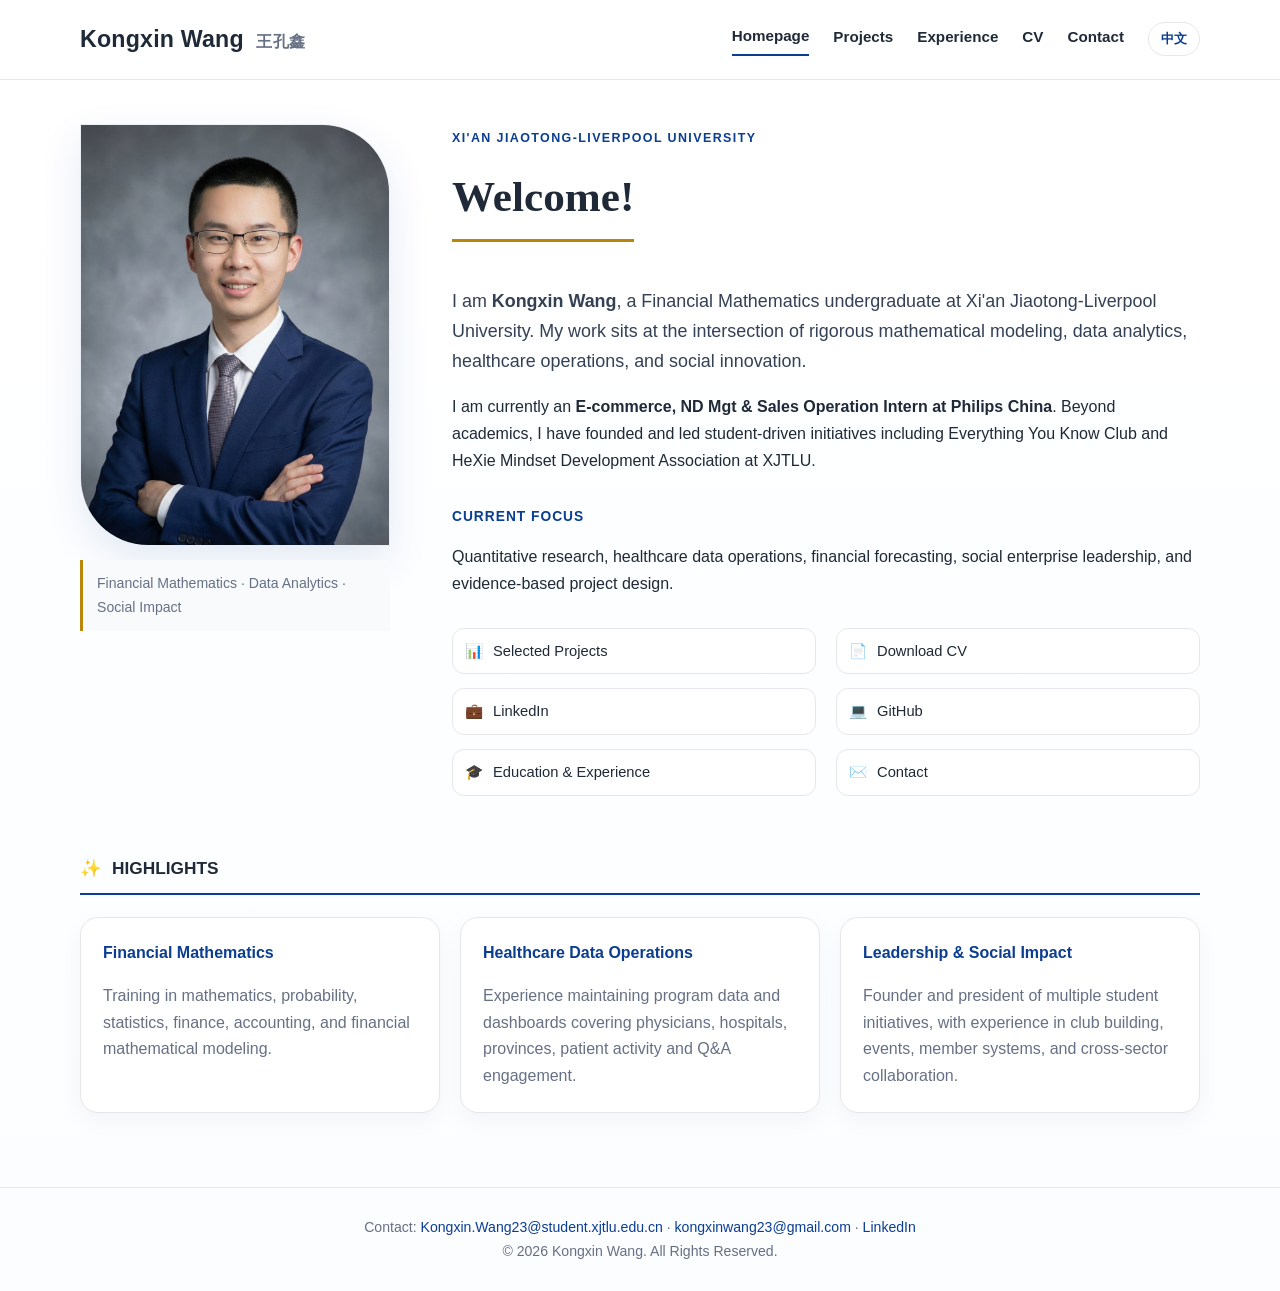
==== index.html @ cb9446af "fix: update profile content, contact emails, remove version footer and outdated project" ====
<!DOCTYPE html>
<html lang="en" class="lang-en">
<head>
<title>Kongxin Wang - Homepage | 王孔鑫 - 首页</title>
<meta charset="UTF-8">
<meta name="viewport" content="width=device-width, initial-scale=1.0">
<meta name="description" content="Kongxin Wang — Financial Mathematics student at Xi'an Jiaotong-Liverpool University, focusing on data analytics, social innovation, quantitative research, healthcare operations and project leadership.">
<meta name="author" content="Kongxin Wang">
<meta property="og:title" content="Kongxin Wang - Homepage">
<meta property="og:description" content="Financial Mathematics · Data Analytics · Social Innovation">
<meta property="og:type" content="website">
<meta property="og:url" content="https://sindeywang.github.io/">
<meta property="og:image" content="assets/kongxin-wang-portrait.jpg">
<meta name="theme-color" content="#0B3D91">
<link rel="stylesheet" href="style.css">
<link rel="icon" href="assets/favicon.svg" type="image/svg+xml">
<script>(function(){try{document.documentElement.classList.add(localStorage.getItem('kw_lang')==='zh'?'lang-zh':'lang-en')}catch(e){document.documentElement.classList.add('lang-en')}})();</script>
</head>
<body>
<header class="top-header">
  <a class="logo" href="index.html">Kongxin Wang <span>王孔鑫</span></a>
  <button class="nav-toggle" aria-label="Toggle navigation" onclick="document.body.classList.toggle('nav-open')">☰</button>
  <nav class="top-nav"><a href="index.html" class="active"><span class="lang-en">Homepage</span><span class="lang-zh">首页</span></a><a href="projects.html"><span class="lang-en">Projects</span><span class="lang-zh">项目</span></a><a href="experience.html"><span class="lang-en">Experience</span><span class="lang-zh">经历</span></a><a href="cv.html"><span class="lang-en">CV</span><span class="lang-zh">简历</span></a><a href="contact.html"><span class="lang-en">Contact</span><span class="lang-zh">联系</span></a><button class="lang-toggle" type="button" onclick="toggleLang()"><span class="lang-en">中文</span><span class="lang-zh">EN</span></button></nav>
</header>
<hr class="header-divider">
<div class="container">
  <main class="home-layout">
    <aside class="home-image-wrapper">
      <div class="portrait-card">
        <img src="assets/kongxin-wang-portrait.jpg" alt="Kongxin Wang" class="home-image">
        <div class="portrait-caption"><span class="lang-en">Financial Mathematics · Data Analytics · Social Impact</span><span class="lang-zh">金融数学 · 数据分析 · 社会创新</span></div>
      </div>
    </aside>
    <section class="home-content">
      <p class="eyebrow"><span class="lang-en">Xi'an Jiaotong-Liverpool University</span><span class="lang-zh">西交利物浦大学</span></p>
      <h1 class="page-title"><span class="lang-en">Welcome!</span><span class="lang-zh">欢迎！</span></h1>
      <p class="lead"><span class="lang-en">I am <strong>Kongxin Wang</strong>, a Financial Mathematics undergraduate at Xi'an Jiaotong-Liverpool University. My work sits at the intersection of rigorous mathematical modeling, data analytics, healthcare operations, and social innovation.</span><span class="lang-zh"><strong>王孔鑫</strong>，西交利物浦大学金融数学专业本科生。我的兴趣与实践交汇在数学建模、数据分析、医疗健康运营和社会创新之间。</span></p>
      <p><span class="lang-en">I am currently an <strong>E-commerce, ND Mgt &amp; Sales Operation Intern at Philips China</strong>. Beyond academics, I have founded and led student-driven initiatives including Everything You Know Club and HeXie Mindset Development Association at XJTLU.</span><span class="lang-zh">我目前是<strong>飞利浦中国 E-commerce、ND Mgt &amp; Sales Operation 实习生</strong>。在校园与社会实践中，我曾创立并负责 Everything You Know Club 与 HeXie Mindset Development Association 等学生组织。</span></p>
      <h3 class="blue-subhead"><span class="lang-en">CURRENT FOCUS</span><span class="lang-zh">当前关注</span></h3>
      <p><span class="lang-en">Quantitative research, healthcare data operations, financial forecasting, social enterprise leadership, and evidence-based project design.</span><span class="lang-zh">量化研究、医疗健康数据运营、财务预测、社会企业领导力以及基于证据的项目设计。</span></p>
      <div class="home-links-grid">
        <a href="projects.html"><span>📊</span> <span class="lang-en">Selected Projects</span><span class="lang-zh">精选项目</span></a>
        <a href="assets/cv/Kongxin_Wang_Resume.pdf"><span>📄</span> <span class="lang-en">Download CV</span><span class="lang-zh">下载简历</span></a>
        <a href="https://www.linkedin.com/in/wangkongxin/" target="_blank" rel="noopener"><span>💼</span> LinkedIn</a>
        <a href="https://github.com/SindeyWang" target="_blank" rel="noopener"><span>💻</span> GitHub</a>
        <a href="experience.html"><span>🎓</span> <span class="lang-en">Education & Experience</span><span class="lang-zh">教育与经历</span></a>
        <a href="contact.html"><span>✉️</span> <span class="lang-en">Contact</span><span class="lang-zh">联系我</span></a>
      </div>
    </section>
  </main>
  <section class="quick-section">
    <h2 class="section-header"><span>✨</span> <span class="lang-en">Highlights</span><span class="lang-zh">亮点</span></h2>
    <div class="highlight-grid">
      <div class="highlight-card"><strong><span class="lang-en">Financial Mathematics</span><span class="lang-zh">金融数学</span></strong><p><span class="lang-en">Training in mathematics, probability, statistics, finance, accounting, and financial mathematical modeling.</span><span class="lang-zh">具备数学分析、概率统计、金融、会计和金融数学建模等课程训练。</span></p></div>
      <div class="highlight-card"><strong><span class="lang-en">Healthcare Data Operations</span><span class="lang-zh">医疗健康数据运营</span></strong><p><span class="lang-en">Experience maintaining program data and dashboards covering physicians, hospitals, provinces, patient activity and Q&A engagement.</span><span class="lang-zh">参与核心项目数据清洗和运营看板维护，覆盖医生、医院、省份、患者活跃度和问答阅读等指标。</span></p></div>
      <div class="highlight-card"><strong><span class="lang-en">Leadership & Social Impact</span><span class="lang-zh">领导力与社会影响</span></strong><p><span class="lang-en">Founder and president of multiple student initiatives, with experience in club building, events, member systems, and cross-sector collaboration.</span><span class="lang-zh">创立并管理多个学生组织，拥有社团从 0 到 1、活动执行、成员体系和跨部门合作经验。</span></p></div>
    </div>
  </section>
</div>
<footer>
  <span class="lang-en">Contact</span><span class="lang-zh">联系</span>: <a href="mailto:Kongxin.Wang23@student.xjtlu.edu.cn">Kongxin.Wang23@student.xjtlu.edu.cn</a> · <a href="mailto:kongxinwang23@gmail.com">kongxinwang23@gmail.com</a> · <a href="https://www.linkedin.com/in/wangkongxin/" target="_blank" rel="noopener">LinkedIn</a><br>
  © 2026 Kongxin Wang. All Rights Reserved.
</footer>
<script src="script.js"></script>
</body>
</html>
---- style.css ----
:root{--text-main:#1f2937;--text-light:#667085;--navy:#0B3D91;--navy-dark:#082B66;--gold:#B8860B;--border:#E5E7EB;--bg:#FFFFFF;--bg-soft:#F8FAFC;--badge-bg:#EEF4FF;--shadow:0 16px 40px rgba(11,61,145,.10)}*{box-sizing:border-box}html.lang-zh .lang-en,body.lang-zh .lang-en{display:none!important}html.lang-en .lang-zh,body.lang-en .lang-zh{display:none!important}body{font-family:-apple-system,BlinkMacSystemFont,"Segoe UI",Roboto,"Noto Sans SC",Helvetica,Arial,sans-serif;color:var(--text-main);line-height:1.68;margin:0;background:linear-gradient(180deg,#fff 0%,#fbfdff 100%)}a{color:var(--navy);text-decoration:none}a:hover{text-decoration:underline}.top-header{max-width:1200px;margin:0 auto;padding:20px 40px;display:flex;justify-content:space-between;align-items:center}.logo{font-size:1.45rem;font-weight:800;color:var(--text-main);letter-spacing:.2px}.logo span{font-size:1rem;color:var(--text-light);font-weight:600;margin-left:6px}.top-nav{display:flex;gap:24px;align-items:center}.top-nav a{color:var(--text-main);font-size:.95rem;font-weight:650;padding-bottom:5px}.top-nav a:hover,.top-nav a.active{border-bottom:2px solid var(--navy);text-decoration:none}.lang-toggle{border:1px solid var(--border);background:#fff;border-radius:999px;padding:7px 12px;color:var(--navy);font-weight:800;cursor:pointer}.nav-toggle{display:none;background:none;border:0;font-size:1.5rem}.header-divider{border:none;border-bottom:1px solid var(--border);margin:0}.container{max-width:1200px;margin:0 auto;padding:44px 40px}.home-layout{display:flex;gap:62px;align-items:flex-start}.home-image-wrapper{flex:0 0 310px}.portrait-card{position:sticky;top:24px}.home-image{width:100%;border-radius:0 68px 0 68px;box-shadow:var(--shadow);border:1px solid rgba(11,61,145,.08);display:block}.portrait-caption{margin-top:14px;padding:12px 14px;border-left:3px solid var(--gold);background:var(--bg-soft);font-size:.88rem;color:var(--text-light)}.home-content{flex:1}.eyebrow{color:var(--navy);font-weight:800;letter-spacing:1.4px;text-transform:uppercase;font-size:.78rem;margin-top:4px}.page-title{font-family:Georgia,"Times New Roman",serif;font-size:2.7rem;margin:0 0 26px;display:inline-block;border-bottom:3px solid var(--gold);padding-bottom:5px}.lead{font-size:1.12rem;color:#344054}.blue-subhead{color:var(--navy);font-size:.86rem;font-weight:800;letter-spacing:1px;text-transform:uppercase;margin-top:30px;margin-bottom:10px}.home-links-grid{display:grid;grid-template-columns:1fr 1fr;gap:14px 20px;margin-top:30px;font-size:.92rem}.home-links-grid a{color:var(--text-main);display:flex;align-items:center;gap:10px;white-space:nowrap;padding:10px 12px;border:1px solid var(--border);border-radius:12px;background:#fff}.home-links-grid a:hover{border-color:var(--navy);text-decoration:none;box-shadow:0 8px 24px rgba(11,61,145,.08)}.quick-section{margin-top:58px}.section-header{display:flex;align-items:center;gap:10px;font-size:1.08rem;font-weight:800;text-transform:uppercase;color:var(--text-main);border-bottom:2px solid var(--navy);padding-bottom:10px;margin:40px 0 22px}.highlight-grid{display:grid;grid-template-columns:repeat(3,1fr);gap:20px}.highlight-card{border:1px solid var(--border);border-radius:18px;padding:22px;background:#fff;box-shadow:0 8px 22px rgba(15,23,42,.04)}.highlight-card strong{color:var(--navy)}.highlight-card p{color:var(--text-light);margin-bottom:0}.subpage-header-container{display:flex;gap:28px;align-items:center;max-width:1000px;margin:0 auto 40px}.sub-photo{width:120px;height:160px;object-fit:cover;border-radius:12px;box-shadow:var(--shadow)}.sub-info h2{margin:0 0 5px;font-size:1.25rem}.sub-info p{margin:2px 0;font-size:.9rem;color:var(--text-light)}.subpage-title{font-family:Georgia,"Times New Roman",serif;font-size:2.25rem;margin:16px 0 0;text-transform:uppercase;display:inline-block;border-bottom:3px solid var(--gold);padding-bottom:2px}.subpage-divider{border:none;border-bottom:1px solid var(--border);margin:0 auto 40px;max-width:1000px}.content-wrapper{max-width:1000px;margin:0 auto}.grid-list{display:grid;grid-template-columns:1fr 1fr;column-gap:40px;row-gap:15px}.grid-item{display:flex;justify-content:space-between;align-items:center;padding:12px 0;border-bottom:1px dashed var(--border);font-size:.95rem}.item-name{flex:1;padding-right:15px}.badge{color:var(--navy);background:var(--badge-bg);padding:4px 8px;border-radius:5px;font-size:.74rem;font-weight:800;text-transform:uppercase;white-space:nowrap}.paper-item{padding:18px 0;border-bottom:1px dashed var(--border);font-size:.96rem}.paper-title{font-weight:800}.paper-item p{color:var(--text-light);margin:.45rem 0}.paper-badges{margin-top:10px;display:flex;gap:10px;flex-wrap:wrap}.timeline{display:grid;gap:16px}.timeline-item{border-left:3px solid var(--gold);background:#fff;border-radius:0 14px 14px 0;padding:16px 18px;box-shadow:0 8px 22px rgba(15,23,42,.04);border-top:1px solid var(--border);border-right:1px solid var(--border);border-bottom:1px solid var(--border)}.timeline-item span{display:block;color:var(--navy);font-weight:750;margin-top:4px}.timeline-item p{color:var(--text-light);margin-bottom:0}.skill-cloud{display:flex;flex-wrap:wrap;gap:10px}.skill-cloud span{background:#fff;border:1px solid var(--border);border-radius:999px;padding:8px 12px;font-size:.9rem}.muted{color:var(--text-light)}.cv-panel{background:#fff;border:1px solid var(--border);border-radius:18px;padding:26px;box-shadow:0 8px 24px rgba(15,23,42,.04)}.button{display:inline-flex;align-items:center;padding:10px 15px;border-radius:12px;background:var(--navy);color:#fff;font-weight:800}.button:hover{text-decoration:none;background:var(--navy-dark)}.clean-list{padding-left:1.2rem}.contact-grid{display:grid;grid-template-columns:1fr 1fr;gap:16px}.contact-grid a{border:1px solid var(--border);border-radius:16px;padding:18px;background:#fff;color:var(--text-main);display:flex;flex-direction:column}.contact-grid a:hover{text-decoration:none;border-color:var(--navy);box-shadow:0 8px 22px rgba(11,61,145,.08)}.contact-grid span{color:var(--text-light);font-size:.9rem}footer{text-align:center;color:var(--text-light);font-size:.88rem;border-top:1px solid var(--border);margin-top:30px;padding:28px 20px}@media(max-width:880px){.top-header{padding:16px 22px}.nav-toggle{display:block}.top-nav{display:none;position:absolute;left:20px;right:20px;top:64px;background:#fff;border:1px solid var(--border);box-shadow:var(--shadow);border-radius:16px;padding:14px;z-index:10;flex-direction:column;gap:12px;align-items:flex-start}body.nav-open .top-nav{display:flex}.container{padding:30px 22px}.home-layout{flex-direction:column;gap:30px}.home-image-wrapper{flex:auto;width:100%;max-width:320px}.portrait-card{position:static}.home-links-grid,.grid-list,.contact-grid,.highlight-grid{grid-template-columns:1fr}.subpage-header-container{align-items:flex-start}.sub-photo{width:84px;height:112px}.subpage-title{font-size:1.75rem}.page-title{font-size:2.15rem}}
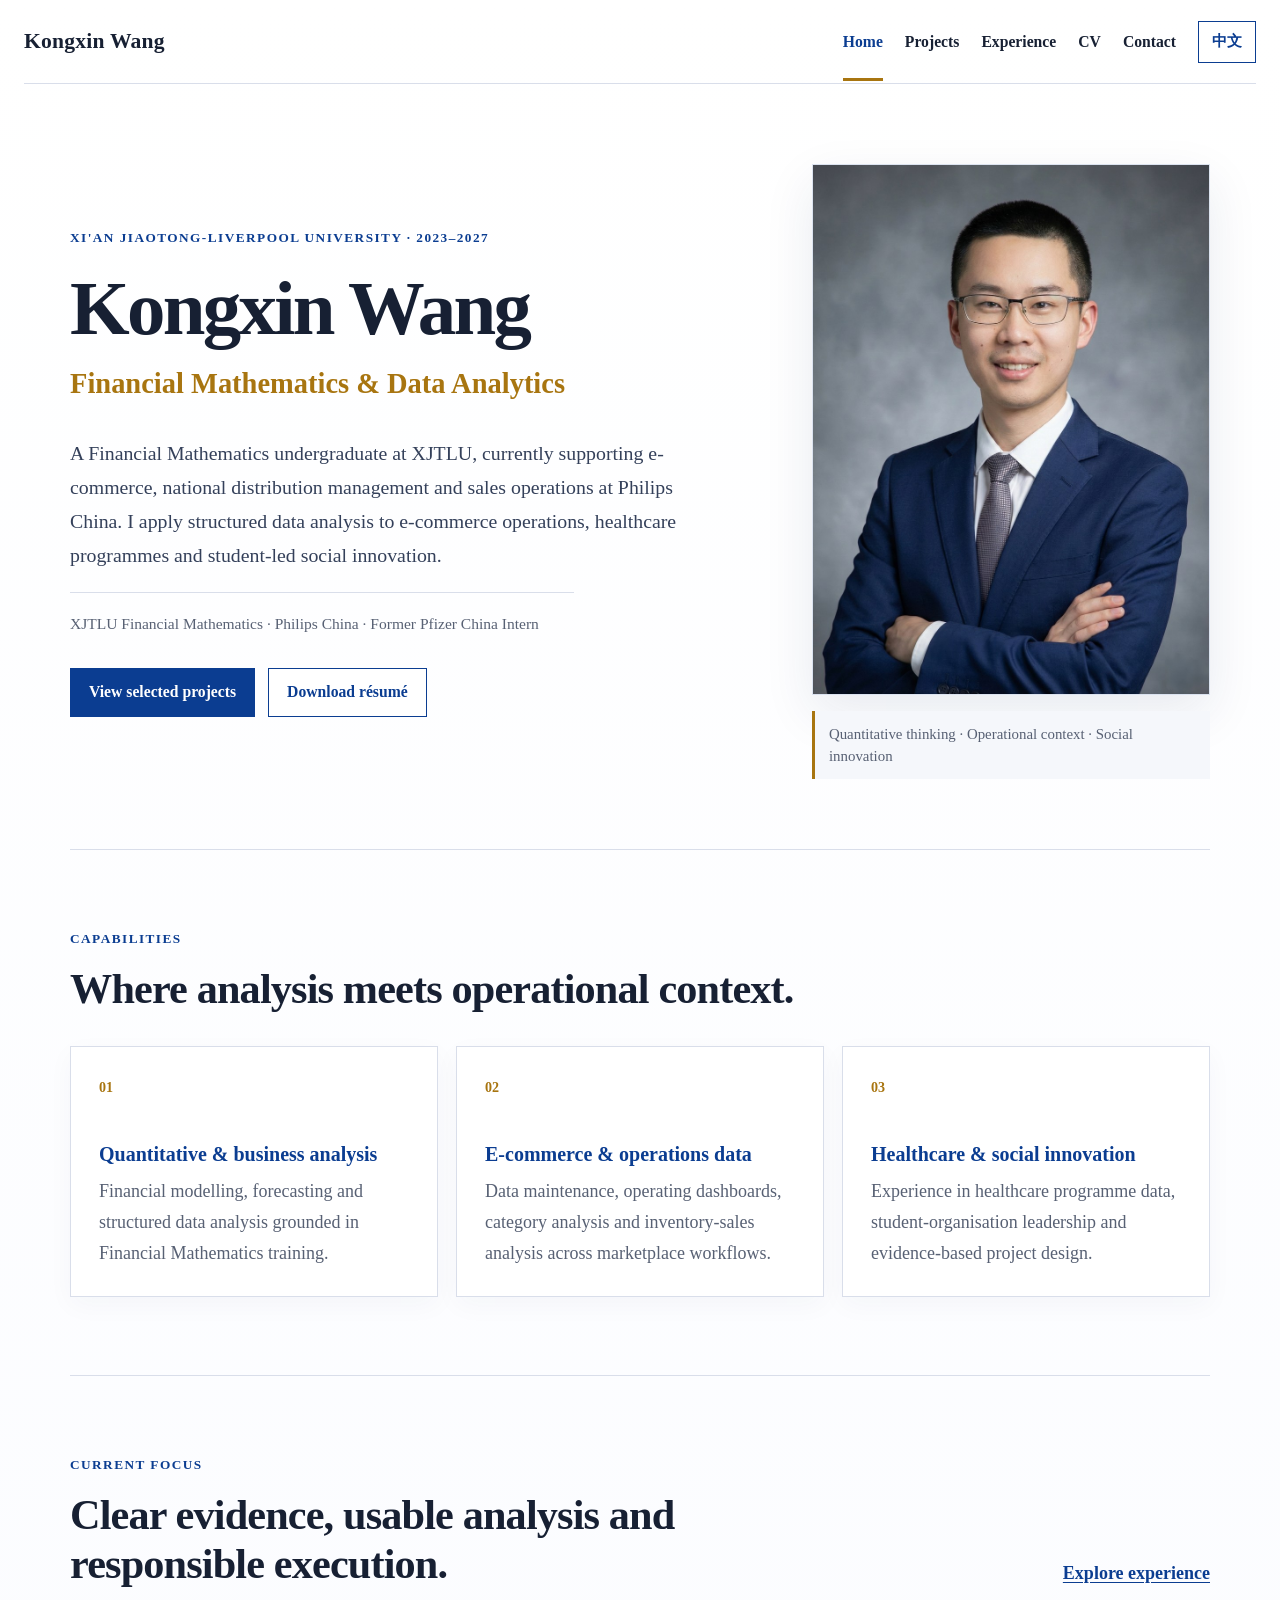
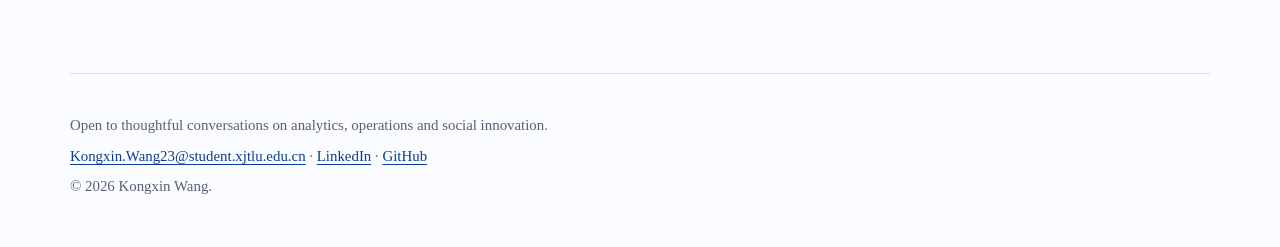
==== commit b71932d6: "feat(site): refine bilingual professional portfolio - Apply Songti-first Chinese and Times New Roman" ====
--- a/index.html
+++ b/index.html
@@ -1,66 +1,92 @@
-<!DOCTYPE html>
-<html lang="en" class="lang-en">
+<!doctype html>
+<html lang="en" class="lang-en" data-title-en="Kongxin Wang | Financial Mathematics & Data Analytics" data-title-zh="王孔鑫｜金融数学与数据分析">
 <head>
-<title>Kongxin Wang - Homepage | 王孔鑫 - 首页</title>
-<meta charset="UTF-8">
-<meta name="viewport" content="width=device-width, initial-scale=1.0">
-<meta name="description" content="Kongxin Wang — Financial Mathematics student at Xi'an Jiaotong-Liverpool University, focusing on data analytics, social innovation, quantitative research, healthcare operations and project leadership.">
-<meta name="author" content="Kongxin Wang">
-<meta property="og:title" content="Kongxin Wang - Homepage">
-<meta property="og:description" content="Financial Mathematics · Data Analytics · Social Innovation">
-<meta property="og:type" content="website">
-<meta property="og:url" content="https://sindeywang.github.io/">
-<meta property="og:image" content="assets/kongxin-wang-portrait.jpg">
-<meta name="theme-color" content="#0B3D91">
-<link rel="stylesheet" href="style.css">
-<link rel="icon" href="assets/favicon.svg" type="image/svg+xml">
-<script>(function(){try{document.documentElement.classList.add(localStorage.getItem('kw_lang')==='zh'?'lang-zh':'lang-en')}catch(e){document.documentElement.classList.add('lang-en')}})();</script>
+  <meta charset="UTF-8">
+  <meta name="viewport" content="width=device-width, initial-scale=1.0">
+  <title>Kongxin Wang | Financial Mathematics &amp; Data Analytics</title>
+  <meta name="description" content="Kongxin Wang is a Financial Mathematics undergraduate at Xi'an Jiaotong-Liverpool University, with experience in e-commerce operations, healthcare data and social innovation.">
+  <meta name="author" content="Kongxin Wang">
+  <link rel="canonical" href="https://kongxinwang.com/">
+  <meta property="og:title" content="Kongxin Wang | Financial Mathematics &amp; Data Analytics">
+  <meta property="og:description" content="Financial Mathematics · E-commerce Operations · Healthcare Data · Social Innovation">
+  <meta property="og:type" content="website">
+  <meta property="og:url" content="https://kongxinwang.com/">
+  <meta property="og:image" content="https://kongxinwang.com/assets/kongxin-wang-portrait.jpg">
+  <meta name="twitter:card" content="summary_large_image">
+  <meta name="theme-color" content="#0B3D91">
+  <link rel="stylesheet" href="style.css">
+  <link rel="icon" href="assets/favicon.svg" type="image/svg+xml">
+  <script>document.documentElement.classList.add((()=>{try{return localStorage.getItem('kw_lang')==='zh'?'lang-zh':'lang-en'}catch(e){return'lang-en'}})());</script>
 </head>
 <body>
-<header class="top-header">
-  <a class="logo" href="index.html">Kongxin Wang <span>王孔鑫</span></a>
-  <button class="nav-toggle" aria-label="Toggle navigation" onclick="document.body.classList.toggle('nav-open')">☰</button>
-  <nav class="top-nav"><a href="index.html" class="active"><span class="lang-en">Homepage</span><span class="lang-zh">首页</span></a><a href="projects.html"><span class="lang-en">Projects</span><span class="lang-zh">项目</span></a><a href="experience.html"><span class="lang-en">Experience</span><span class="lang-zh">经历</span></a><a href="cv.html"><span class="lang-en">CV</span><span class="lang-zh">简历</span></a><a href="contact.html"><span class="lang-en">Contact</span><span class="lang-zh">联系</span></a><button class="lang-toggle" type="button" onclick="toggleLang()"><span class="lang-en">中文</span><span class="lang-zh">EN</span></button></nav>
-</header>
-<hr class="header-divider">
-<div class="container">
-  <main class="home-layout">
-    <aside class="home-image-wrapper">
-      <div class="portrait-card">
-        <img src="assets/kongxin-wang-portrait.jpg" alt="Kongxin Wang" class="home-image">
-        <div class="portrait-caption"><span class="lang-en">Financial Mathematics · Data Analytics · Social Impact</span><span class="lang-zh">金融数学 · 数据分析 · 社会创新</span></div>
+  <header class="top-header">
+    <a class="logo" href="index.html" aria-label="Kongxin Wang home"><span class="lang-en" lang="en">Kongxin Wang</span><span class="lang-zh" lang="zh-CN">王孔鑫</span></a>
+    <button class="nav-toggle" type="button" aria-label="Open navigation" aria-controls="site-navigation" aria-expanded="false">Menu</button>
+    <nav class="top-nav" id="site-navigation" aria-label="Primary navigation">
+      <a href="index.html" class="active"><span class="lang-en" lang="en">Home</span><span class="lang-zh" lang="zh-CN">首页</span></a>
+      <a href="projects.html"><span class="lang-en" lang="en">Projects</span><span class="lang-zh" lang="zh-CN">项目</span></a>
+      <a href="experience.html"><span class="lang-en" lang="en">Experience</span><span class="lang-zh" lang="zh-CN">经历</span></a>
+      <a href="cv.html"><span class="lang-en" lang="en">CV</span><span class="lang-zh" lang="zh-CN">简历</span></a>
+      <a href="contact.html"><span class="lang-en" lang="en">Contact</span><span class="lang-zh" lang="zh-CN">联系</span></a>
+      <button class="lang-toggle" type="button" aria-label="切换至中文"><span class="lang-en" lang="en">中文</span><span class="lang-zh" lang="zh-CN">EN</span></button>
+    </nav>
+  </header>
+  <main>
+    <section class="hero container" aria-labelledby="hero-name">
+      <div class="hero-copy">
+        <p class="eyebrow"><span class="lang-en" lang="en">Xi'an Jiaotong-Liverpool University · 2023–2027</span><span class="lang-zh" lang="zh-CN">西交利物浦大学 · 2023–2027</span></p>
+        <h1 id="hero-name" class="hero-name"><span class="lang-en" lang="en">Kongxin Wang</span><span class="lang-zh" lang="zh-CN">王孔鑫</span></h1>
+        <p class="hero-role"><span class="lang-en" lang="en">Financial Mathematics &amp; Data Analytics</span><span class="lang-zh" lang="zh-CN">金融数学与数据分析</span></p>
+        <p class="lead"><span class="lang-en" lang="en">A Financial Mathematics undergraduate at XJTLU, currently supporting e-commerce, national distribution management and sales operations at Philips China. I apply structured data analysis to e-commerce operations, healthcare programmes and student-led social innovation.</span><span class="lang-zh" lang="zh-CN">西交利物浦大学金融数学本科生，目前在飞利浦中国支持电商、全国分销管理与销售运营相关工作。我关注以结构化数据分析服务电商运营、医疗健康项目和学生主导的社会创新实践。</span></p>
+        <p class="proof-line"><span class="lang-en" lang="en">XJTLU Financial Mathematics · Philips China · Former Pfizer China Intern</span><span class="lang-zh" lang="zh-CN">西交利物浦大学金融数学 · 飞利浦中国 · 曾在辉瑞中国实习</span></p>
+        <div class="hero-actions">
+          <a class="button button-primary" href="projects.html"><span class="lang-en" lang="en">View selected projects</span><span class="lang-zh" lang="zh-CN">查看精选项目</span></a>
+          <a class="button button-secondary" href="assets/cv/Kongxin_Wang_Resume.pdf"><span class="lang-en" lang="en">Download résumé</span><span class="lang-zh" lang="zh-CN">下载简历</span></a>
+        </div>
       </div>
-    </aside>
-    <section class="home-content">
-      <p class="eyebrow"><span class="lang-en">Xi'an Jiaotong-Liverpool University</span><span class="lang-zh">西交利物浦大学</span></p>
-      <h1 class="page-title"><span class="lang-en">Welcome!</span><span class="lang-zh">欢迎！</span></h1>
-      <p class="lead"><span class="lang-en">I am <strong>Kongxin Wang</strong>, a Financial Mathematics undergraduate at Xi'an Jiaotong-Liverpool University. My work sits at the intersection of rigorous mathematical modeling, data analytics, healthcare operations, and social innovation.</span><span class="lang-zh"><strong>王孔鑫</strong>，西交利物浦大学金融数学专业本科生。我的兴趣与实践交汇在数学建模、数据分析、医疗健康运营和社会创新之间。</span></p>
-      <p><span class="lang-en">I am currently an <strong>E-commerce, ND Mgt &amp; Sales Operation Intern at Philips China</strong>. Beyond academics, I have founded and led student-driven initiatives including Everything You Know Club and HeXie Mindset Development Association at XJTLU.</span><span class="lang-zh">我目前是<strong>飞利浦中国 E-commerce、ND Mgt &amp; Sales Operation 实习生</strong>。在校园与社会实践中，我曾创立并负责 Everything You Know Club 与 HeXie Mindset Development Association 等学生组织。</span></p>
-      <h3 class="blue-subhead"><span class="lang-en">CURRENT FOCUS</span><span class="lang-zh">当前关注</span></h3>
-      <p><span class="lang-en">Quantitative research, healthcare data operations, financial forecasting, social enterprise leadership, and evidence-based project design.</span><span class="lang-zh">量化研究、医疗健康数据运营、财务预测、社会企业领导力以及基于证据的项目设计。</span></p>
-      <div class="home-links-grid">
-        <a href="projects.html"><span>📊</span> <span class="lang-en">Selected Projects</span><span class="lang-zh">精选项目</span></a>
-        <a href="assets/cv/Kongxin_Wang_Resume.pdf"><span>📄</span> <span class="lang-en">Download CV</span><span class="lang-zh">下载简历</span></a>
-        <a href="https://www.linkedin.com/in/wangkongxin/" target="_blank" rel="noopener"><span>💼</span> LinkedIn</a>
-        <a href="https://github.com/SindeyWang" target="_blank" rel="noopener"><span>💻</span> GitHub</a>
-        <a href="experience.html"><span>🎓</span> <span class="lang-en">Education & Experience</span><span class="lang-zh">教育与经历</span></a>
-        <a href="contact.html"><span>✉️</span> <span class="lang-en">Contact</span><span class="lang-zh">联系我</span></a>
+      <figure class="portrait-card">
+        <img src="assets/kongxin-wang-portrait.jpg" alt="Professional portrait of Kongxin Wang" class="home-image">
+        <figcaption><span class="lang-en" lang="en">Quantitative thinking · Operational context · Social innovation</span><span class="lang-zh" lang="zh-CN">量化思维 · 运营语境 · 社会创新</span></figcaption>
+      </figure>
+    </section>
+
+    <section class="container section-space" aria-labelledby="capabilities-title">
+      <div class="section-intro">
+        <p class="eyebrow"><span class="lang-en" lang="en">Capabilities</span><span class="lang-zh" lang="zh-CN">能力方向</span></p>
+        <h2 id="capabilities-title"><span class="lang-en" lang="en">Where analysis meets operational context.</span><span class="lang-zh" lang="zh-CN">在分析能力与真实运营场景之间建立连接。</span></h2>
+      </div>
+      <div class="capability-grid">
+        <article class="capability-card">
+          <p class="card-index">01</p>
+          <h3><span class="lang-en" lang="en">Quantitative &amp; business analysis</span><span class="lang-zh" lang="zh-CN">量化与商业分析</span></h3>
+          <p><span class="lang-en" lang="en">Financial modelling, forecasting and structured data analysis grounded in Financial Mathematics training.</span><span class="lang-zh" lang="zh-CN">基于金融数学训练，开展财务建模、预测与结构化数据分析。</span></p>
+        </article>
+        <article class="capability-card">
+          <p class="card-index">02</p>
+          <h3><span class="lang-en" lang="en">E-commerce &amp; operations data</span><span class="lang-zh" lang="zh-CN">电商与运营数据</span></h3>
+          <p><span class="lang-en" lang="en">Data maintenance, operating dashboards, category analysis and inventory-sales analysis across marketplace workflows.</span><span class="lang-zh" lang="zh-CN">围绕平台运营开展数据维护、经营看板、品类分析与进销存分析。</span></p>
+        </article>
+        <article class="capability-card">
+          <p class="card-index">03</p>
+          <h3><span class="lang-en" lang="en">Healthcare &amp; social innovation</span><span class="lang-zh" lang="zh-CN">医疗健康与社会创新</span></h3>
+          <p><span class="lang-en" lang="en">Experience in healthcare programme data, student-organisation leadership and evidence-based project design.</span><span class="lang-zh" lang="zh-CN">具备医疗健康项目数据、学生组织领导与循证项目设计经验。</span></p>
+        </article>
       </div>
     </section>
+
+    <section class="container section-space compact-callout" aria-labelledby="focus-title">
+      <div>
+        <p class="eyebrow"><span class="lang-en" lang="en">Current focus</span><span class="lang-zh" lang="zh-CN">当前关注</span></p>
+        <h2 id="focus-title"><span class="lang-en" lang="en">Clear evidence, usable analysis and responsible execution.</span><span class="lang-zh" lang="zh-CN">清晰证据、可用分析与负责任的执行。</span></h2>
+      </div>
+      <a class="text-link" href="experience.html"><span class="lang-en" lang="en">Explore experience</span><span class="lang-zh" lang="zh-CN">查看经历</span></a>
+    </section>
   </main>
-  <section class="quick-section">
-    <h2 class="section-header"><span>✨</span> <span class="lang-en">Highlights</span><span class="lang-zh">亮点</span></h2>
-    <div class="highlight-grid">
-      <div class="highlight-card"><strong><span class="lang-en">Financial Mathematics</span><span class="lang-zh">金融数学</span></strong><p><span class="lang-en">Training in mathematics, probability, statistics, finance, accounting, and financial mathematical modeling.</span><span class="lang-zh">具备数学分析、概率统计、金融、会计和金融数学建模等课程训练。</span></p></div>
-      <div class="highlight-card"><strong><span class="lang-en">Healthcare Data Operations</span><span class="lang-zh">医疗健康数据运营</span></strong><p><span class="lang-en">Experience maintaining program data and dashboards covering physicians, hospitals, provinces, patient activity and Q&A engagement.</span><span class="lang-zh">参与核心项目数据清洗和运营看板维护，覆盖医生、医院、省份、患者活跃度和问答阅读等指标。</span></p></div>
-      <div class="highlight-card"><strong><span class="lang-en">Leadership & Social Impact</span><span class="lang-zh">领导力与社会影响</span></strong><p><span class="lang-en">Founder and president of multiple student initiatives, with experience in club building, events, member systems, and cross-sector collaboration.</span><span class="lang-zh">创立并管理多个学生组织，拥有社团从 0 到 1、活动执行、成员体系和跨部门合作经验。</span></p></div>
-    </div>
-  </section>
-</div>
-<footer>
-  <span class="lang-en">Contact</span><span class="lang-zh">联系</span>: <a href="mailto:Kongxin.Wang23@student.xjtlu.edu.cn">Kongxin.Wang23@student.xjtlu.edu.cn</a> · <a href="mailto:kongxinwang23@gmail.com">kongxinwang23@gmail.com</a> · <a href="https://www.linkedin.com/in/wangkongxin/" target="_blank" rel="noopener">LinkedIn</a><br>
-  © 2026 Kongxin Wang. All Rights Reserved.
-</footer>
-<script src="script.js"></script>
+  <footer>
+    <p><span class="lang-en" lang="en">Open to thoughtful conversations on analytics, operations and social innovation.</span><span class="lang-zh" lang="zh-CN">欢迎交流数据分析、运营实践与社会创新。</span></p>
+    <p><a href="mailto:Kongxin.Wang23@student.xjtlu.edu.cn">Kongxin.Wang23@student.xjtlu.edu.cn</a><span aria-hidden="true"> · </span><a href="https://www.linkedin.com/in/wangkongxin/" target="_blank" rel="noopener noreferrer">LinkedIn</a><span aria-hidden="true"> · </span><a href="https://github.com/SindeyWang" target="_blank" rel="noopener noreferrer">GitHub</a></p>
+    <p>© 2026 Kongxin Wang.</p>
+  </footer>
+  <script src="script.js"></script>
 </body>
 </html>
--- a/style.css
+++ b/style.css
@@ -1 +1,184 @@
-:root{--text-main:#1f2937;--text-light:#667085;--navy:#0B3D91;--navy-dark:#082B66;--gold:#B8860B;--border:#E5E7EB;--bg:#FFFFFF;--bg-soft:#F8FAFC;--badge-bg:#EEF4FF;--shadow:0 16px 40px rgba(11,61,145,.10)}*{box-sizing:border-box}html.lang-zh .lang-en,body.lang-zh .lang-en{display:none!important}html.lang-en .lang-zh,body.lang-en .lang-zh{display:none!important}body{font-family:-apple-system,BlinkMacSystemFont,"Segoe UI",Roboto,"Noto Sans SC",Helvetica,Arial,sans-serif;color:var(--text-main);line-height:1.68;margin:0;background:linear-gradient(180deg,#fff 0%,#fbfdff 100%)}a{color:var(--navy);text-decoration:none}a:hover{text-decoration:underline}.top-header{max-width:1200px;margin:0 auto;padding:20px 40px;display:flex;justify-content:space-between;align-items:center}.logo{font-size:1.45rem;font-weight:800;color:var(--text-main);letter-spacing:.2px}.logo span{font-size:1rem;color:var(--text-light);font-weight:600;margin-left:6px}.top-nav{display:flex;gap:24px;align-items:center}.top-nav a{color:var(--text-main);font-size:.95rem;font-weight:650;padding-bottom:5px}.top-nav a:hover,.top-nav a.active{border-bottom:2px solid var(--navy);text-decoration:none}.lang-toggle{border:1px solid var(--border);background:#fff;border-radius:999px;padding:7px 12px;color:var(--navy);font-weight:800;cursor:pointer}.nav-toggle{display:none;background:none;border:0;font-size:1.5rem}.header-divider{border:none;border-bottom:1px solid var(--border);margin:0}.container{max-width:1200px;margin:0 auto;padding:44px 40px}.home-layout{display:flex;gap:62px;align-items:flex-start}.home-image-wrapper{flex:0 0 310px}.portrait-card{position:sticky;top:24px}.home-image{width:100%;border-radius:0 68px 0 68px;box-shadow:var(--shadow);border:1px solid rgba(11,61,145,.08);display:block}.portrait-caption{margin-top:14px;padding:12px 14px;border-left:3px solid var(--gold);background:var(--bg-soft);font-size:.88rem;color:var(--text-light)}.home-content{flex:1}.eyebrow{color:var(--navy);font-weight:800;letter-spacing:1.4px;text-transform:uppercase;font-size:.78rem;margin-top:4px}.page-title{font-family:Georgia,"Times New Roman",serif;font-size:2.7rem;margin:0 0 26px;display:inline-block;border-bottom:3px solid var(--gold);padding-bottom:5px}.lead{font-size:1.12rem;color:#344054}.blue-subhead{color:var(--navy);font-size:.86rem;font-weight:800;letter-spacing:1px;text-transform:uppercase;margin-top:30px;margin-bottom:10px}.home-links-grid{display:grid;grid-template-columns:1fr 1fr;gap:14px 20px;margin-top:30px;font-size:.92rem}.home-links-grid a{color:var(--text-main);display:flex;align-items:center;gap:10px;white-space:nowrap;padding:10px 12px;border:1px solid var(--border);border-radius:12px;background:#fff}.home-links-grid a:hover{border-color:var(--navy);text-decoration:none;box-shadow:0 8px 24px rgba(11,61,145,.08)}.quick-section{margin-top:58px}.section-header{display:flex;align-items:center;gap:10px;font-size:1.08rem;font-weight:800;text-transform:uppercase;color:var(--text-main);border-bottom:2px solid var(--navy);padding-bottom:10px;margin:40px 0 22px}.highlight-grid{display:grid;grid-template-columns:repeat(3,1fr);gap:20px}.highlight-card{border:1px solid var(--border);border-radius:18px;padding:22px;background:#fff;box-shadow:0 8px 22px rgba(15,23,42,.04)}.highlight-card strong{color:var(--navy)}.highlight-card p{color:var(--text-light);margin-bottom:0}.subpage-header-container{display:flex;gap:28px;align-items:center;max-width:1000px;margin:0 auto 40px}.sub-photo{width:120px;height:160px;object-fit:cover;border-radius:12px;box-shadow:var(--shadow)}.sub-info h2{margin:0 0 5px;font-size:1.25rem}.sub-info p{margin:2px 0;font-size:.9rem;color:var(--text-light)}.subpage-title{font-family:Georgia,"Times New Roman",serif;font-size:2.25rem;margin:16px 0 0;text-transform:uppercase;display:inline-block;border-bottom:3px solid var(--gold);padding-bottom:2px}.subpage-divider{border:none;border-bottom:1px solid var(--border);margin:0 auto 40px;max-width:1000px}.content-wrapper{max-width:1000px;margin:0 auto}.grid-list{display:grid;grid-template-columns:1fr 1fr;column-gap:40px;row-gap:15px}.grid-item{display:flex;justify-content:space-between;align-items:center;padding:12px 0;border-bottom:1px dashed var(--border);font-size:.95rem}.item-name{flex:1;padding-right:15px}.badge{color:var(--navy);background:var(--badge-bg);padding:4px 8px;border-radius:5px;font-size:.74rem;font-weight:800;text-transform:uppercase;white-space:nowrap}.paper-item{padding:18px 0;border-bottom:1px dashed var(--border);font-size:.96rem}.paper-title{font-weight:800}.paper-item p{color:var(--text-light);margin:.45rem 0}.paper-badges{margin-top:10px;display:flex;gap:10px;flex-wrap:wrap}.timeline{display:grid;gap:16px}.timeline-item{border-left:3px solid var(--gold);background:#fff;border-radius:0 14px 14px 0;padding:16px 18px;box-shadow:0 8px 22px rgba(15,23,42,.04);border-top:1px solid var(--border);border-right:1px solid var(--border);border-bottom:1px solid var(--border)}.timeline-item span{display:block;color:var(--navy);font-weight:750;margin-top:4px}.timeline-item p{color:var(--text-light);margin-bottom:0}.skill-cloud{display:flex;flex-wrap:wrap;gap:10px}.skill-cloud span{background:#fff;border:1px solid var(--border);border-radius:999px;padding:8px 12px;font-size:.9rem}.muted{color:var(--text-light)}.cv-panel{background:#fff;border:1px solid var(--border);border-radius:18px;padding:26px;box-shadow:0 8px 24px rgba(15,23,42,.04)}.button{display:inline-flex;align-items:center;padding:10px 15px;border-radius:12px;background:var(--navy);color:#fff;font-weight:800}.button:hover{text-decoration:none;background:var(--navy-dark)}.clean-list{padding-left:1.2rem}.contact-grid{display:grid;grid-template-columns:1fr 1fr;gap:16px}.contact-grid a{border:1px solid var(--border);border-radius:16px;padding:18px;background:#fff;color:var(--text-main);display:flex;flex-direction:column}.contact-grid a:hover{text-decoration:none;border-color:var(--navy);box-shadow:0 8px 22px rgba(11,61,145,.08)}.contact-grid span{color:var(--text-light);font-size:.9rem}footer{text-align:center;color:var(--text-light);font-size:.88rem;border-top:1px solid var(--border);margin-top:30px;padding:28px 20px}@media(max-width:880px){.top-header{padding:16px 22px}.nav-toggle{display:block}.top-nav{display:none;position:absolute;left:20px;right:20px;top:64px;background:#fff;border:1px solid var(--border);box-shadow:var(--shadow);border-radius:16px;padding:14px;z-index:10;flex-direction:column;gap:12px;align-items:flex-start}body.nav-open .top-nav{display:flex}.container{padding:30px 22px}.home-layout{flex-direction:column;gap:30px}.home-image-wrapper{flex:auto;width:100%;max-width:320px}.portrait-card{position:static}.home-links-grid,.grid-list,.contact-grid,.highlight-grid{grid-template-columns:1fr}.subpage-header-container{align-items:flex-start}.sub-photo{width:84px;height:112px}.subpage-title{font-size:1.75rem}.page-title{font-size:2.15rem}}+:root {
+  --ink: #172033;
+  --muted: #586174;
+  --navy: #0b3d91;
+  --navy-deep: #072960;
+  --gold: #a87510;
+  --line: #d9deea;
+  --surface: #ffffff;
+  --surface-soft: #f5f7fb;
+  --shadow: 0 18px 48px rgba(20, 43, 86, 0.09);
+  --serif-mixed: "Times New Roman", Times, "Songti SC", STSong, SimSun, "Noto Serif CJK SC", serif;
+  --measure: 72ch;
+}
+
+* { box-sizing: border-box; }
+html { scroll-behavior: smooth; }
+html.lang-zh .lang-en, body.lang-zh .lang-en { display: none !important; }
+html.lang-en .lang-zh, body.lang-en .lang-zh { display: none !important; }
+body {
+  margin: 0;
+  color: var(--ink);
+  background: linear-gradient(180deg, #fff 0%, #fbfcff 100%);
+  font-family: var(--serif-mixed);
+  font-size: 18px;
+  font-weight: 400;
+  line-height: 1.72;
+  text-rendering: optimizeLegibility;
+}
+button, input, textarea, select { font: inherit; }
+a { color: var(--navy); text-decoration-thickness: 1px; text-underline-offset: 3px; }
+a:hover { color: var(--navy-deep); }
+a:focus-visible, button:focus-visible { outline: 3px solid rgba(168, 117, 16, 0.45); outline-offset: 4px; }
+h1, h2, h3, p { margin-top: 0; }
+h1, h2, h3 { color: var(--ink); line-height: 1.16; }
+h1 { font-size: clamp(2.65rem, 6vw, 5.3rem); letter-spacing: -0.035em; margin-bottom: 18px; }
+h2 { font-size: clamp(1.75rem, 3.3vw, 2.7rem); letter-spacing: -0.02em; }
+h3 { font-size: 1.2rem; margin-bottom: 9px; }
+
+.top-header {
+  width: min(1280px, calc(100% - 48px));
+  min-height: 84px;
+  margin: 0 auto;
+  display: flex;
+  align-items: center;
+  justify-content: space-between;
+  gap: 24px;
+  border-bottom: 1px solid var(--line);
+}
+.logo { color: var(--ink); font-size: 1.35rem; font-weight: 700; letter-spacing: 0.01em; text-decoration: none; white-space: nowrap; }
+.logo:hover { color: var(--ink); }
+.top-nav { display: flex; align-items: center; gap: 22px; }
+.top-nav a { color: var(--ink); font-size: 0.98rem; font-weight: 600; text-decoration: none; padding: 27px 0 22px; border-bottom: 3px solid transparent; }
+.top-nav a:hover, .top-nav a.active { color: var(--navy); border-bottom-color: var(--gold); }
+.lang-toggle, .nav-toggle {
+  color: var(--navy);
+  border: 1px solid var(--navy);
+  background: transparent;
+  border-radius: 0;
+  min-height: 42px;
+  padding: 7px 13px;
+  font-size: 0.94rem;
+  font-weight: 700;
+  cursor: pointer;
+}
+.lang-toggle:hover, .nav-toggle:hover { background: var(--navy); color: #fff; }
+.nav-toggle { display: none; }
+
+.container { width: min(1140px, calc(100% - 48px)); margin: 0 auto; }
+.hero { min-height: 680px; padding: 80px 0 70px; display: grid; grid-template-columns: minmax(0, 1.18fr) minmax(285px, 0.72fr); gap: clamp(44px, 7vw, 110px); align-items: center; }
+.hero-copy { max-width: var(--measure); }
+.eyebrow { color: var(--navy); font-size: 0.83rem; font-weight: 700; letter-spacing: 0.11em; text-transform: uppercase; margin-bottom: 14px; }
+.hero-name { margin-bottom: 7px; }
+.hero-role { color: var(--gold); font-size: clamp(1.32rem, 2.5vw, 1.78rem); font-weight: 700; margin-bottom: 27px; }
+.lead { max-width: 65ch; color: #34405a; font-size: clamp(1.07rem, 1.6vw, 1.24rem); line-height: 1.72; }
+.proof-line { max-width: 65ch; color: var(--muted); padding-top: 18px; margin: 0 0 30px; border-top: 1px solid var(--line); font-size: 0.97rem; }
+.hero-actions { display: flex; flex-wrap: wrap; gap: 13px; }
+.button { display: inline-flex; align-items: center; justify-content: center; min-height: 48px; padding: 10px 18px; border: 1px solid var(--navy); font-size: 0.98rem; font-weight: 700; text-decoration: none; transition: transform 160ms ease, background 160ms ease, color 160ms ease; }
+.button:hover { transform: translateY(-2px); text-decoration: none; }
+.button-primary { background: var(--navy); color: #fff; }
+.button-primary:hover { background: var(--navy-deep); color: #fff; }
+.button-secondary { background: #fff; color: var(--navy); }
+.button-secondary:hover { background: var(--surface-soft); color: var(--navy); }
+.portrait-card { margin: 0; position: relative; }
+.home-image { display: block; width: 100%; aspect-ratio: 3 / 4; object-fit: cover; object-position: center; border: 1px solid rgba(11, 61, 145, 0.14); box-shadow: var(--shadow); }
+.portrait-card figcaption { margin: 16px 0 0; padding: 12px 14px; border-left: 3px solid var(--gold); background: var(--surface-soft); color: var(--muted); font-size: 0.93rem; line-height: 1.5; }
+
+.section-space { padding: 78px 0; border-top: 1px solid var(--line); }
+.section-intro { max-width: 780px; margin-bottom: 32px; }
+.section-intro h2 { margin-bottom: 0; }
+.capability-grid { display: grid; grid-template-columns: repeat(3, 1fr); gap: 18px; }
+.capability-card { min-height: 245px; padding: 28px; border: 1px solid var(--line); background: var(--surface); box-shadow: 0 8px 25px rgba(20, 43, 86, 0.035); }
+.capability-card h3 { color: var(--navy); font-size: 1.25rem; }
+.capability-card p:last-child { color: var(--muted); margin-bottom: 0; }
+.card-index { color: var(--gold); font-size: 0.88rem; font-weight: 700; margin-bottom: 44px; }
+.compact-callout { display: flex; justify-content: space-between; align-items: end; gap: 35px; padding-bottom: 84px; }
+.compact-callout h2 { max-width: 750px; margin-bottom: 0; }
+.text-link { white-space: nowrap; font-weight: 700; }
+
+.subpage { padding: 73px 0 90px; }
+.page-header { max-width: 800px; padding-bottom: 45px; border-bottom: 1px solid var(--line); }
+.page-lead { max-width: 67ch; color: var(--muted); font-size: 1.13rem; margin-bottom: 0; }
+.content-section { padding: 54px 0; border-bottom: 1px solid var(--line); }
+.section-heading { display: flex; align-items: baseline; gap: 17px; margin-bottom: 25px; }
+.section-heading .eyebrow { margin: 0; min-width: 30px; }
+.section-heading h2 { margin: 0; }
+.experience-card { padding: 28px; border: 1px solid var(--line); background: var(--surface); margin-bottom: 16px; }
+.experience-card.featured { border-top: 4px solid var(--gold); box-shadow: var(--shadow); }
+.experience-card h3 { max-width: 760px; color: var(--navy); margin: 4px 0 18px; }
+.experience-topline { display: flex; align-items: start; justify-content: space-between; gap: 20px; }
+.organisation { color: var(--ink); font-size: 1.06rem; font-weight: 700; margin: 0; }
+.period { color: var(--muted); font-size: 0.96rem; font-weight: 600; white-space: nowrap; margin: 0; }
+.detail-list { padding-left: 1.25em; margin: 0; color: #37445d; }
+.detail-list li { padding-left: 5px; margin: 9px 0; }
+.education-row { display: flex; justify-content: space-between; gap: 20px; align-items: start; padding: 24px 0 3px; }
+.education-row h3, .education-row p { margin-bottom: 5px; }
+.timeline { display: grid; gap: 16px; }
+.timeline-item { padding: 25px 28px; background: var(--surface); border-left: 3px solid var(--gold); box-shadow: 0 7px 20px rgba(20, 43, 86, 0.035); }
+.timeline-item h3 { color: var(--navy); margin: 0; }
+.timeline-item p:last-child { color: var(--muted); margin-bottom: 0; }
+.role { color: var(--gold); font-weight: 700; margin: 7px 0 10px; }
+.skill-cloud, .tag-row { display: flex; flex-wrap: wrap; gap: 9px; }
+.skill-cloud span, .tag-row span { border: 1px solid var(--line); background: var(--surface-soft); padding: 7px 11px; color: #39455c; font-size: 0.91rem; line-height: 1.25; }
+
+.project-stack { display: grid; gap: 26px; }
+.project-card { display: grid; grid-template-columns: minmax(175px, 0.3fr) minmax(0, 1fr); gap: 32px; padding: 31px 0; border-bottom: 1px solid var(--line); }
+.project-meta { padding-top: 5px; }
+.project-meta .eyebrow { margin-bottom: 8px; }
+.project-content h2 { color: var(--navy); font-size: clamp(1.45rem, 2.6vw, 2rem); margin-bottom: 23px; }
+.project-grid { display: grid; grid-template-columns: repeat(2, minmax(0, 1fr)); gap: 26px; color: var(--muted); }
+.project-grid h3 { color: var(--ink); font-size: 1rem; }
+.project-grid p { margin-bottom: 0; }
+.project-content .tag-row { margin-top: 25px; }
+
+.cv-panel { padding: 34px; border: 1px solid var(--line); background: var(--surface); box-shadow: var(--shadow); }
+.cv-summary { display: grid; grid-template-columns: repeat(2, 1fr); gap: 1px; margin-top: 37px; background: var(--line); border: 1px solid var(--line); }
+.cv-summary article { padding: 26px; background: var(--surface); }
+.cv-summary .eyebrow { margin-bottom: 28px; }
+.cv-summary h2 { color: var(--navy); font-size: 1.22rem; }
+.cv-summary p:last-child { color: var(--muted); margin-bottom: 0; }
+.contact-grid { display: grid; grid-template-columns: repeat(2, minmax(0, 1fr)); gap: 15px; }
+.contact-grid a { display: flex; flex-direction: column; justify-content: space-between; min-height: 140px; gap: 25px; padding: 25px; color: var(--ink); text-decoration: none; border: 1px solid var(--line); background: var(--surface); transition: transform 160ms ease, box-shadow 160ms ease, border-color 160ms ease; }
+.contact-grid a:hover { transform: translateY(-3px); border-color: var(--navy); box-shadow: var(--shadow); color: var(--ink); }
+.contact-grid strong { color: var(--navy); font-size: 1.12rem; }
+.contact-grid span:last-child { color: var(--muted); overflow-wrap: anywhere; }
+
+footer { width: min(1140px, calc(100% - 48px)); margin: 0 auto; padding: 34px 0 42px; color: var(--muted); border-top: 1px solid var(--line); font-size: 0.93rem; }
+footer p { margin: 5px 0; }
+footer a { color: var(--navy); }
+
+@media (max-width: 850px) {
+  body { font-size: 17px; }
+  .top-header { width: min(100% - 40px, 1140px); min-height: 70px; position: relative; }
+  .nav-toggle { display: inline-flex; align-items: center; justify-content: center; }
+  .top-nav { display: none; position: absolute; top: 62px; right: 0; left: 0; z-index: 20; padding: 14px 20px 18px; border: 1px solid var(--line); background: #fff; box-shadow: var(--shadow); align-items: stretch; flex-direction: column; gap: 0; }
+  body.nav-open .top-nav { display: flex; }
+  .top-nav a { padding: 11px 0; border-bottom: 1px solid var(--line); }
+  .top-nav a.active { border-bottom-color: var(--gold); }
+  .lang-toggle { align-self: start; margin-top: 14px; }
+  .container, footer { width: min(100% - 40px, 1140px); }
+  .hero { min-height: auto; padding: 56px 0 58px; grid-template-columns: 1fr; gap: 35px; }
+  .portrait-card { max-width: 390px; }
+  .home-image { aspect-ratio: 4 / 5; }
+  .capability-grid { grid-template-columns: 1fr; }
+  .capability-card { min-height: 0; }
+  .card-index { margin-bottom: 22px; }
+  .compact-callout { display: block; }
+  .compact-callout .text-link { display: inline-block; margin-top: 24px; }
+  .subpage { padding: 52px 0 68px; }
+  .project-card { grid-template-columns: 1fr; gap: 14px; }
+  .project-grid { grid-template-columns: 1fr; gap: 18px; }
+}
+
+@media (max-width: 540px) {
+  .top-header, .container, footer { width: min(100% - 32px, 1140px); }
+  h1 { font-size: clamp(2.4rem, 13vw, 3.4rem); }
+  h2 { font-size: 1.7rem; }
+  .hero { padding-top: 42px; }
+  .hero-actions, .hero-actions .button { width: 100%; }
+  .experience-topline, .education-row { flex-direction: column; gap: 4px; }
+  .period { white-space: normal; }
+  .experience-card, .timeline-item, .cv-panel { padding: 22px; }
+  .cv-summary, .contact-grid { grid-template-columns: 1fr; }
+  .section-heading { gap: 11px; }
+}
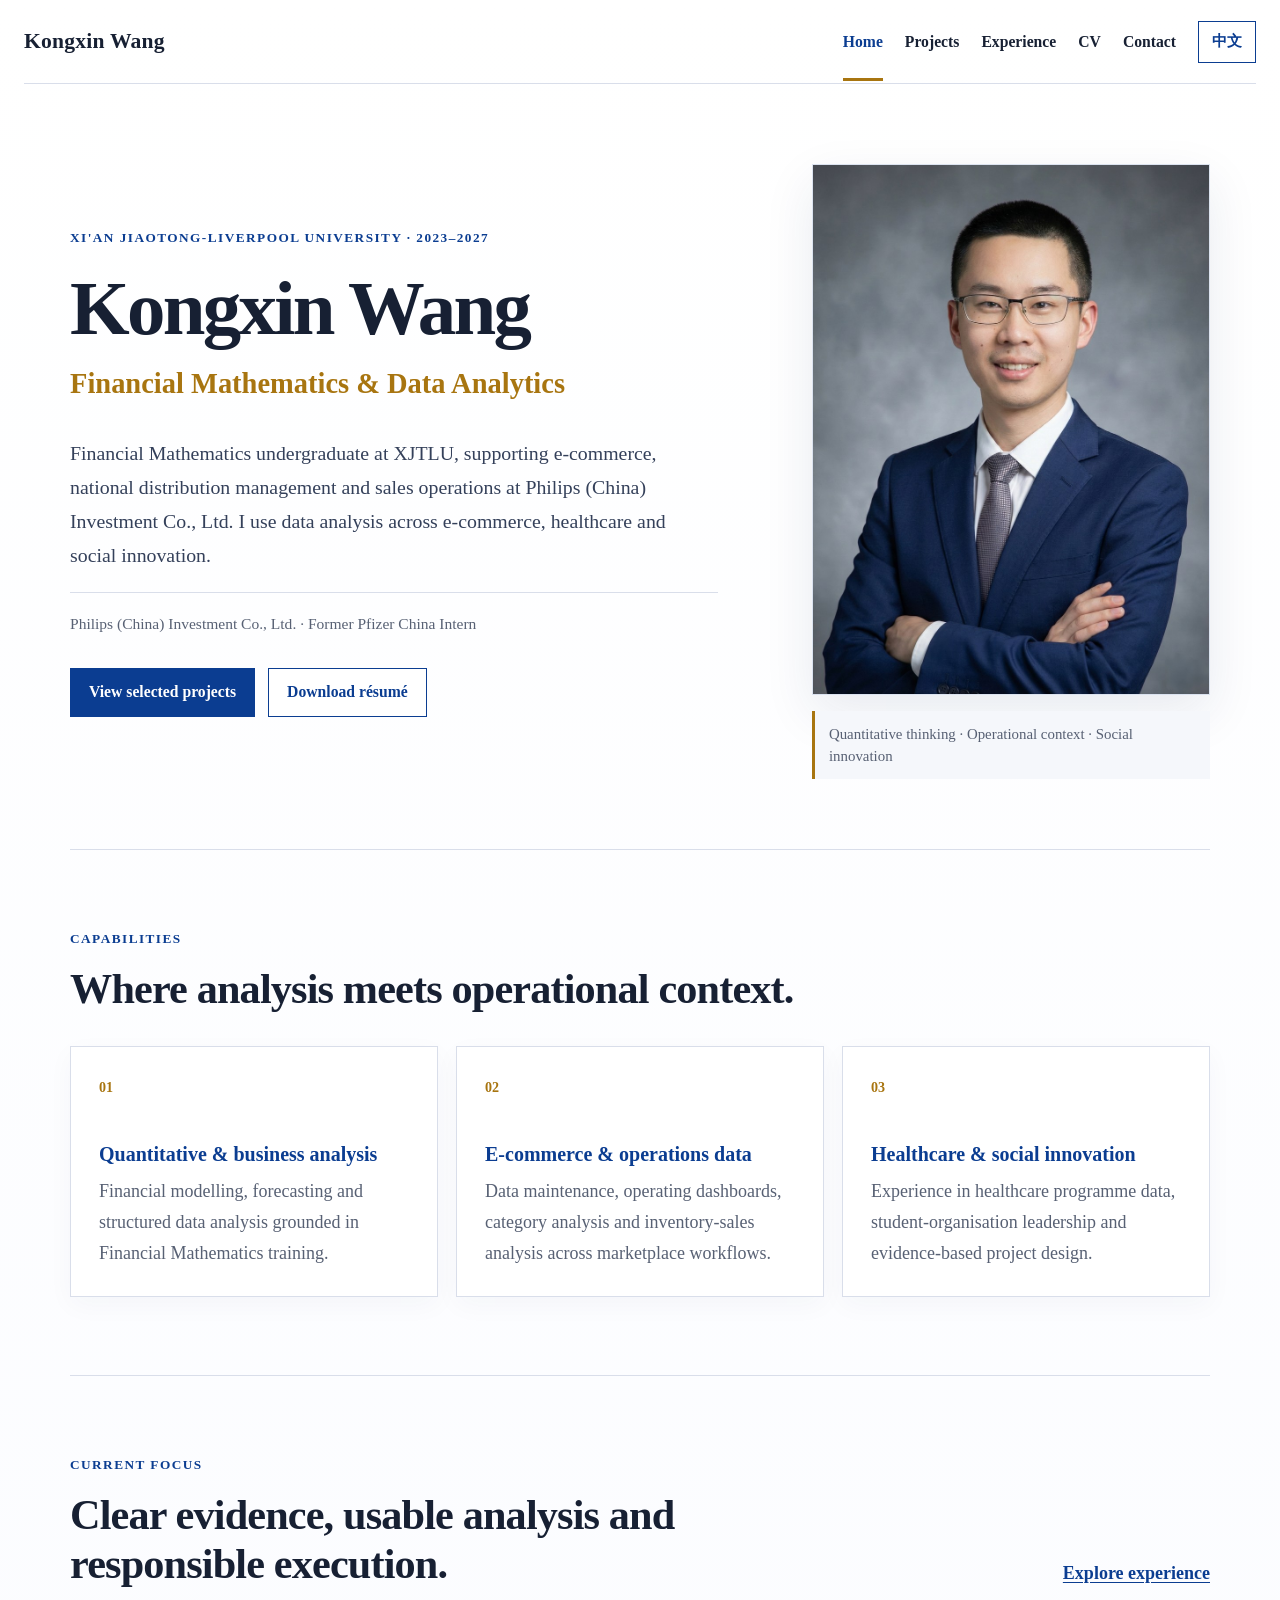
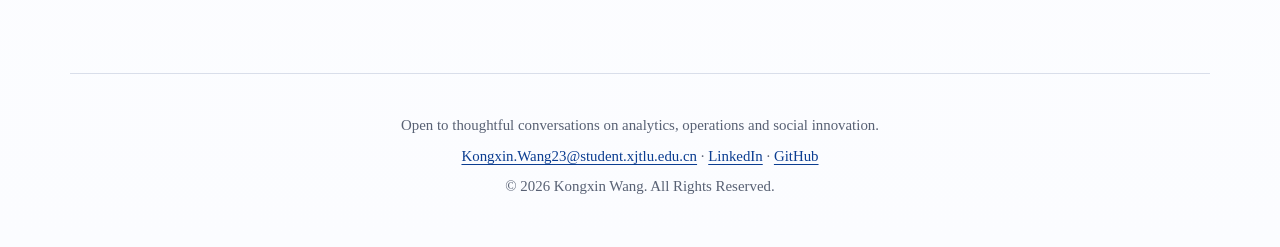
==== commit 83ea3f06: "fix(site): polish responsive hierarchy and footer - Center shared footers and restore All Rights Res" ====
--- a/index.html
+++ b/index.html
@@ -37,8 +37,8 @@
         <p class="eyebrow"><span class="lang-en" lang="en">Xi'an Jiaotong-Liverpool University · 2023–2027</span><span class="lang-zh" lang="zh-CN">西交利物浦大学 · 2023–2027</span></p>
         <h1 id="hero-name" class="hero-name"><span class="lang-en" lang="en">Kongxin Wang</span><span class="lang-zh" lang="zh-CN">王孔鑫</span></h1>
         <p class="hero-role"><span class="lang-en" lang="en">Financial Mathematics &amp; Data Analytics</span><span class="lang-zh" lang="zh-CN">金融数学与数据分析</span></p>
-        <p class="lead"><span class="lang-en" lang="en">A Financial Mathematics undergraduate at XJTLU, currently supporting e-commerce, national distribution management and sales operations at Philips China. I apply structured data analysis to e-commerce operations, healthcare programmes and student-led social innovation.</span><span class="lang-zh" lang="zh-CN">西交利物浦大学金融数学本科生，目前在飞利浦中国支持电商、全国分销管理与销售运营相关工作。我关注以结构化数据分析服务电商运营、医疗健康项目和学生主导的社会创新实践。</span></p>
-        <p class="proof-line"><span class="lang-en" lang="en">XJTLU Financial Mathematics · Philips China · Former Pfizer China Intern</span><span class="lang-zh" lang="zh-CN">西交利物浦大学金融数学 · 飞利浦中国 · 曾在辉瑞中国实习</span></p>
+        <p class="lead"><span class="lang-en" lang="en">Financial Mathematics undergraduate at XJTLU, supporting e-commerce, national distribution management and sales operations at Philips (China) Investment Co., Ltd. I use data analysis across e-commerce, healthcare and social innovation.</span><span class="lang-zh" lang="zh-CN">西交利物浦大学金融数学本科生，现于飞利浦（中国）投资有限公司从事电商、全国分销管理与销售运营相关工作，关注数据分析在电商、医疗健康与社会创新中的应用。</span></p>
+        <p class="proof-line"><span class="lang-en" lang="en">Philips (China) Investment Co., Ltd. · Former Pfizer China Intern</span><span class="lang-zh" lang="zh-CN">飞利浦（中国）投资有限公司 · 曾在辉瑞中国实习</span></p>
         <div class="hero-actions">
           <a class="button button-primary" href="projects.html"><span class="lang-en" lang="en">View selected projects</span><span class="lang-zh" lang="zh-CN">查看精选项目</span></a>
           <a class="button button-secondary" href="assets/cv/Kongxin_Wang_Resume.pdf"><span class="lang-en" lang="en">Download résumé</span><span class="lang-zh" lang="zh-CN">下载简历</span></a>
@@ -85,7 +85,7 @@
   <footer>
     <p><span class="lang-en" lang="en">Open to thoughtful conversations on analytics, operations and social innovation.</span><span class="lang-zh" lang="zh-CN">欢迎交流数据分析、运营实践与社会创新。</span></p>
     <p><a href="mailto:Kongxin.Wang23@student.xjtlu.edu.cn">Kongxin.Wang23@student.xjtlu.edu.cn</a><span aria-hidden="true"> · </span><a href="https://www.linkedin.com/in/wangkongxin/" target="_blank" rel="noopener noreferrer">LinkedIn</a><span aria-hidden="true"> · </span><a href="https://github.com/SindeyWang" target="_blank" rel="noopener noreferrer">GitHub</a></p>
-    <p>© 2026 Kongxin Wang.</p>
+    <p>© 2026 Kongxin Wang. All Rights Reserved.</p>
   </footer>
   <script src="script.js"></script>
 </body>
--- a/style.css
+++ b/style.css
@@ -72,7 +72,7 @@
 .hero-name { margin-bottom: 7px; }
 .hero-role { color: var(--gold); font-size: clamp(1.32rem, 2.5vw, 1.78rem); font-weight: 700; margin-bottom: 27px; }
 .lead { max-width: 65ch; color: #34405a; font-size: clamp(1.07rem, 1.6vw, 1.24rem); line-height: 1.72; }
-.proof-line { max-width: 65ch; color: var(--muted); padding-top: 18px; margin: 0 0 30px; border-top: 1px solid var(--line); font-size: 0.97rem; }
+.proof-line { color: var(--muted); padding-top: 18px; margin: 0 0 30px; border-top: 1px solid var(--line); font-size: 0.97rem; }
 .hero-actions { display: flex; flex-wrap: wrap; gap: 13px; }
 .button { display: inline-flex; align-items: center; justify-content: center; min-height: 48px; padding: 10px 18px; border: 1px solid var(--navy); font-size: 0.98rem; font-weight: 700; text-decoration: none; transition: transform 160ms ease, background 160ms ease, color 160ms ease; }
 .button:hover { transform: translateY(-2px); text-decoration: none; }
@@ -97,8 +97,8 @@
 .text-link { white-space: nowrap; font-weight: 700; }
 
 .subpage { padding: 73px 0 90px; }
-.page-header { max-width: 800px; padding-bottom: 45px; border-bottom: 1px solid var(--line); }
-.page-lead { max-width: 67ch; color: var(--muted); font-size: 1.13rem; margin-bottom: 0; }
+.page-header { max-width: 960px; padding-bottom: 45px; border-bottom: 1px solid var(--line); }
+.page-lead { color: var(--muted); font-size: 1.13rem; margin-bottom: 0; }
 .content-section { padding: 54px 0; border-bottom: 1px solid var(--line); }
 .section-heading { display: flex; align-items: baseline; gap: 17px; margin-bottom: 25px; }
 .section-heading .eyebrow { margin: 0; min-width: 30px; }
@@ -143,7 +143,7 @@
 .contact-grid strong { color: var(--navy); font-size: 1.12rem; }
 .contact-grid span:last-child { color: var(--muted); overflow-wrap: anywhere; }
 
-footer { width: min(1140px, calc(100% - 48px)); margin: 0 auto; padding: 34px 0 42px; color: var(--muted); border-top: 1px solid var(--line); font-size: 0.93rem; }
+footer { width: min(1140px, calc(100% - 48px)); margin: 0 auto; padding: 34px 0 42px; color: var(--muted); border-top: 1px solid var(--line); font-size: 0.93rem; text-align: center; }
 footer p { margin: 5px 0; }
 footer a { color: var(--navy); }
 
@@ -157,8 +157,9 @@
   .top-nav a.active { border-bottom-color: var(--gold); }
   .lang-toggle { align-self: start; margin-top: 14px; }
   .container, footer { width: min(100% - 40px, 1140px); }
-  .hero { min-height: auto; padding: 56px 0 58px; grid-template-columns: 1fr; gap: 35px; }
-  .portrait-card { max-width: 390px; }
+  .hero { min-height: auto; padding: 48px 0 58px; grid-template-columns: 1fr; gap: 28px; }
+  .hero-copy { max-width: none; }
+  .portrait-card { order: -1; width: min(300px, 74vw); max-width: none; justify-self: center; }
   .home-image { aspect-ratio: 4 / 5; }
   .capability-grid { grid-template-columns: 1fr; }
   .capability-card { min-height: 0; }
@@ -174,7 +175,9 @@
   .top-header, .container, footer { width: min(100% - 32px, 1140px); }
   h1 { font-size: clamp(2.4rem, 13vw, 3.4rem); }
   h2 { font-size: 1.7rem; }
-  .hero { padding-top: 42px; }
+  .hero { padding-top: 34px; gap: 22px; }
+  .portrait-card { width: min(240px, 70vw); }
+  .portrait-card figcaption { margin-top: 10px; padding: 9px 11px; }
   .hero-actions, .hero-actions .button { width: 100%; }
   .experience-topline, .education-row { flex-direction: column; gap: 4px; }
   .period { white-space: normal; }
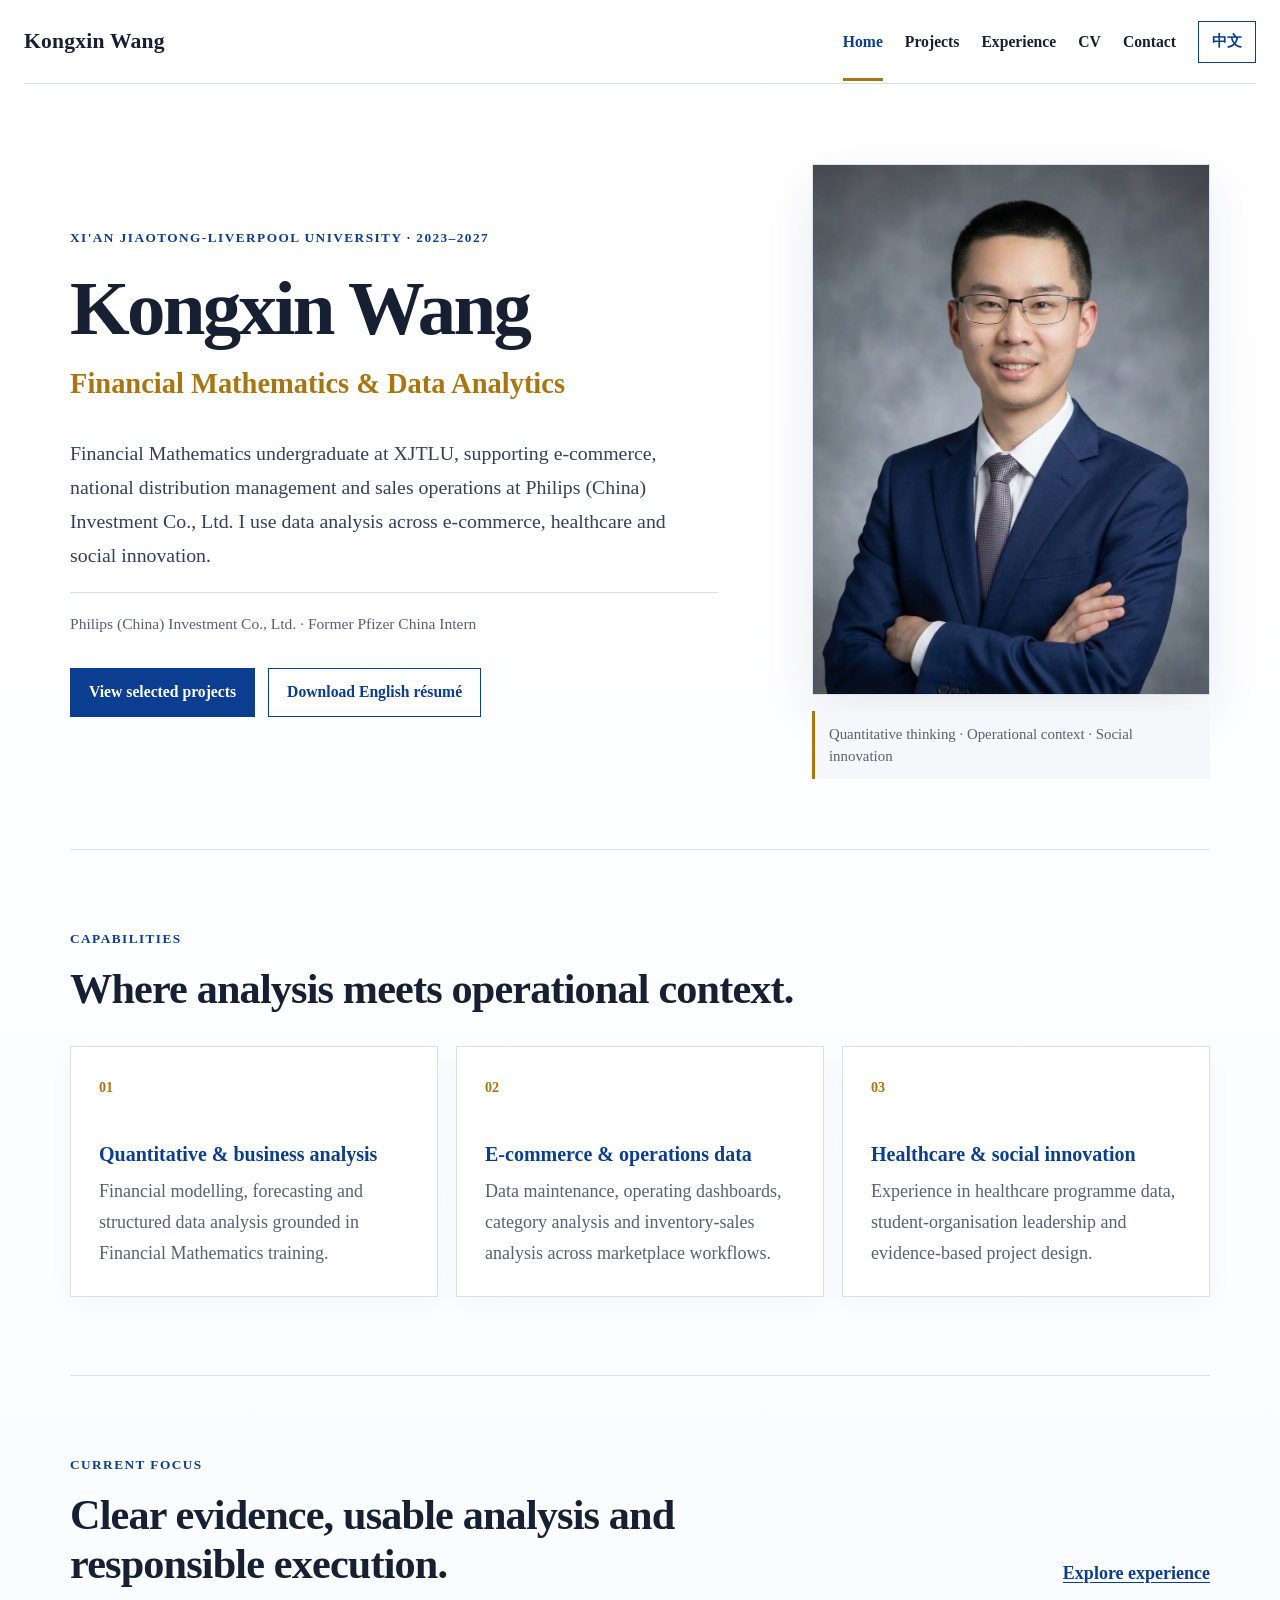
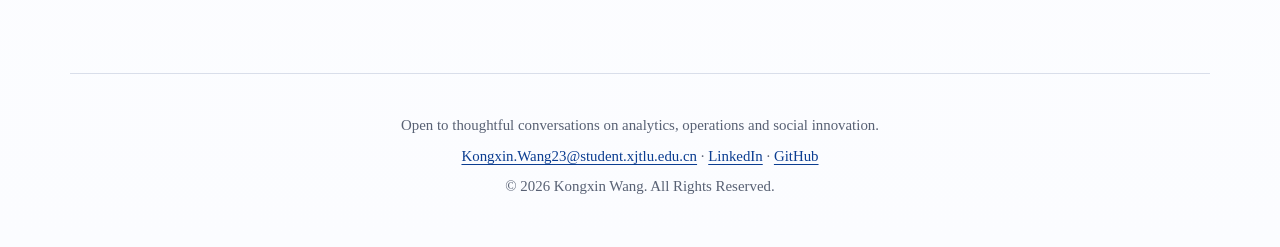
==== commit 4f29a58b: "feat(site): add P2 sharing, discoverability and bilingual CVs" ====
--- a/index.html
+++ b/index.html
@@ -11,12 +11,43 @@
   <meta property="og:description" content="Financial Mathematics · E-commerce Operations · Healthcare Data · Social Innovation">
   <meta property="og:type" content="website">
   <meta property="og:url" content="https://kongxinwang.com/">
-  <meta property="og:image" content="https://kongxinwang.com/assets/kongxin-wang-portrait.jpg">
+  <meta property="og:image" content="https://kongxinwang.com/assets/og-kongxin-wang.jpg">
+  <meta property="og:image:secure_url" content="https://kongxinwang.com/assets/og-kongxin-wang.jpg">
+  <meta property="og:image:type" content="image/jpeg">
+  <meta property="og:image:width" content="1200">
+  <meta property="og:image:height" content="630">
+  <meta property="og:image:alt" content="Kongxin Wang — Financial Mathematics and Data Analytics">
   <meta name="twitter:card" content="summary_large_image">
+  <meta name="twitter:image" content="https://kongxinwang.com/assets/og-kongxin-wang.jpg">
+  <meta name="twitter:image:alt" content="Kongxin Wang — Financial Mathematics and Data Analytics">
   <meta name="theme-color" content="#0B3D91">
   <link rel="stylesheet" href="style.css">
   <link rel="icon" href="assets/favicon.svg" type="image/svg+xml">
   <script>document.documentElement.classList.add((()=>{try{return localStorage.getItem('kw_lang')==='zh'?'lang-zh':'lang-en'}catch(e){return'lang-en'}})());</script>
+  <script type="application/ld+json">
+  {
+    "@context": "https://schema.org",
+    "@type": "Person",
+    "name": "Kongxin Wang",
+    "alternateName": "王孔鑫",
+    "url": "https://kongxinwang.com/",
+    "image": "https://kongxinwang.com/assets/og-kongxin-wang.jpg",
+    "sameAs": [
+      "https://www.linkedin.com/in/wangkongxin/",
+      "https://github.com/SindeyWang"
+    ],
+    "alumniOf": {
+      "@type": "CollegeOrUniversity",
+      "name": "Xi'an Jiaotong-Liverpool University"
+    },
+    "knowsAbout": [
+      "Financial Mathematics",
+      "Data Analysis",
+      "E-commerce Operations",
+      "Social Innovation"
+    ]
+  }
+  </script>
 </head>
 <body>
   <header class="top-header">
@@ -41,7 +72,8 @@
         <p class="proof-line"><span class="lang-en" lang="en">Philips (China) Investment Co., Ltd. · Former Pfizer China Intern</span><span class="lang-zh" lang="zh-CN">飞利浦（中国）投资有限公司 · 曾在辉瑞中国实习</span></p>
         <div class="hero-actions">
           <a class="button button-primary" href="projects.html"><span class="lang-en" lang="en">View selected projects</span><span class="lang-zh" lang="zh-CN">查看精选项目</span></a>
-          <a class="button button-secondary" href="assets/cv/Kongxin_Wang_Resume.pdf"><span class="lang-en" lang="en">Download résumé</span><span class="lang-zh" lang="zh-CN">下载简历</span></a>
+          <a class="button button-secondary lang-en" href="assets/cv/Kongxin_Wang_Resume_EN.pdf" lang="en">Download English résumé</a>
+          <a class="button button-secondary lang-zh" href="assets/cv/Kongxin_Wang_Resume_ZH.pdf" lang="zh-CN">下载中文简历</a>
         </div>
       </div>
       <figure class="portrait-card">
--- a/style.css
+++ b/style.css
@@ -132,6 +132,7 @@
 .project-content .tag-row { margin-top: 25px; }
 
 .cv-panel { padding: 34px; border: 1px solid var(--line); background: var(--surface); box-shadow: var(--shadow); }
+.resume-actions { display: flex; flex-wrap: wrap; gap: 13px; }
 .cv-summary { display: grid; grid-template-columns: repeat(2, 1fr); gap: 1px; margin-top: 37px; background: var(--line); border: 1px solid var(--line); }
 .cv-summary article { padding: 26px; background: var(--surface); }
 .cv-summary .eyebrow { margin-bottom: 28px; }
@@ -178,7 +179,7 @@
   .hero { padding-top: 34px; gap: 22px; }
   .portrait-card { width: min(240px, 70vw); }
   .portrait-card figcaption { margin-top: 10px; padding: 9px 11px; }
-  .hero-actions, .hero-actions .button { width: 100%; }
+  .hero-actions, .hero-actions .button, .resume-actions, .resume-actions .button { width: 100%; }
   .experience-topline, .education-row { flex-direction: column; gap: 4px; }
   .period { white-space: normal; }
   .experience-card, .timeline-item, .cv-panel { padding: 22px; }
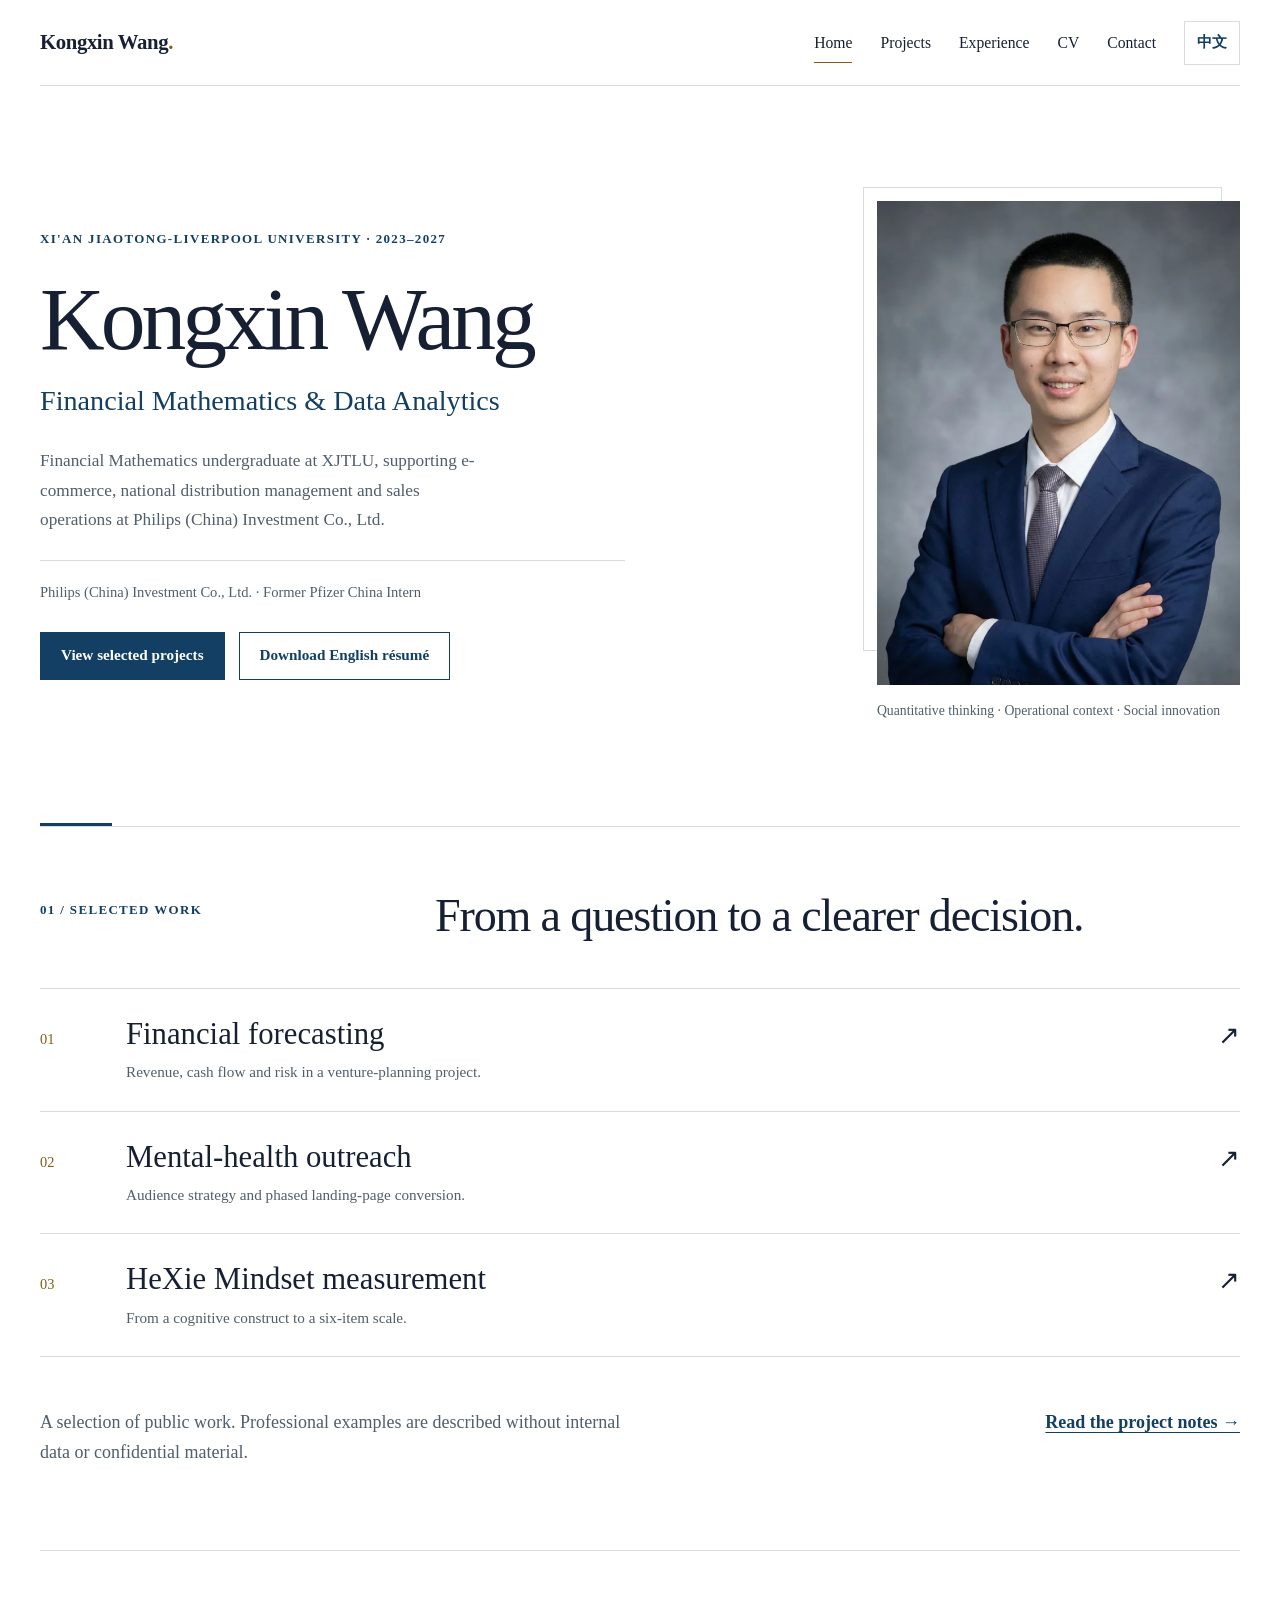
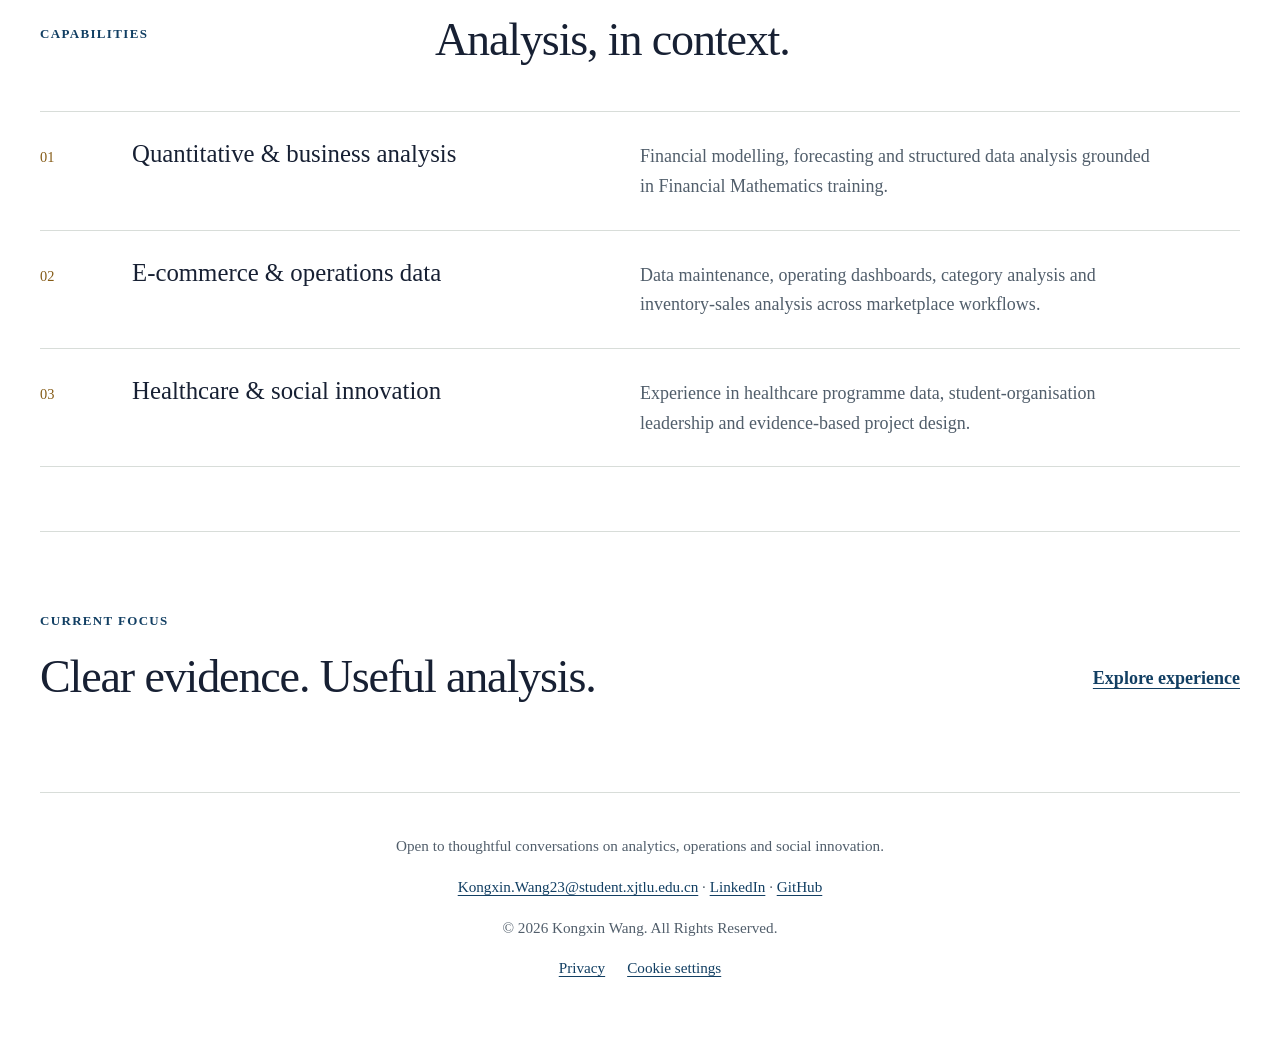
==== commit d84431ab: "[verified] feat(site): editorial portfolio and consent-gated analytics scaffold" ====
--- a/index.html
+++ b/index.html
@@ -20,10 +20,10 @@
   <meta name="twitter:card" content="summary_large_image">
   <meta name="twitter:image" content="https://kongxinwang.com/assets/og-kongxin-wang.jpg">
   <meta name="twitter:image:alt" content="Kongxin Wang — Financial Mathematics and Data Analytics">
-  <meta name="theme-color" content="#0B3D91">
+  <meta name="theme-color" content="#123f63">
   <link rel="stylesheet" href="style.css">
   <link rel="icon" href="assets/favicon.svg" type="image/svg+xml">
-  <script>document.documentElement.classList.add((()=>{try{return localStorage.getItem('kw_lang')==='zh'?'lang-zh':'lang-en'}catch(e){return'lang-en'}})());</script>
+  <script>document.documentElement.classList.add('js');(()=>{let l='en';try{l=localStorage.getItem('kw_lang')==='zh'?'zh':'en'}catch{}const r=document.documentElement;r.classList.toggle('lang-en',l==='en');r.classList.toggle('lang-zh',l==='zh');r.lang=l==='zh'?'zh-CN':'en'})();</script>
   <script type="application/ld+json">
   {
     "@context": "https://schema.org",
@@ -50,11 +50,12 @@
   </script>
 </head>
 <body>
+  <a class="skip-link" href="#main-content"><span class="lang-en" lang="en">Skip to content</span><span class="lang-zh" lang="zh-CN">跳至正文</span></a>
   <header class="top-header">
     <a class="logo" href="index.html" aria-label="Kongxin Wang home"><span class="lang-en" lang="en">Kongxin Wang</span><span class="lang-zh" lang="zh-CN">王孔鑫</span></a>
     <button class="nav-toggle" type="button" aria-label="Open navigation" aria-controls="site-navigation" aria-expanded="false">Menu</button>
     <nav class="top-nav" id="site-navigation" aria-label="Primary navigation">
-      <a href="index.html" class="active"><span class="lang-en" lang="en">Home</span><span class="lang-zh" lang="zh-CN">首页</span></a>
+      <a href="index.html" class="active" aria-current="page"><span class="lang-en" lang="en">Home</span><span class="lang-zh" lang="zh-CN">首页</span></a>
       <a href="projects.html"><span class="lang-en" lang="en">Projects</span><span class="lang-zh" lang="zh-CN">项目</span></a>
       <a href="experience.html"><span class="lang-en" lang="en">Experience</span><span class="lang-zh" lang="zh-CN">经历</span></a>
       <a href="cv.html"><span class="lang-en" lang="en">CV</span><span class="lang-zh" lang="zh-CN">简历</span></a>
@@ -62,13 +63,13 @@
       <button class="lang-toggle" type="button" aria-label="切换至中文"><span class="lang-en" lang="en">中文</span><span class="lang-zh" lang="zh-CN">EN</span></button>
     </nav>
   </header>
-  <main>
+  <main id="main-content">
     <section class="hero container" aria-labelledby="hero-name">
       <div class="hero-copy">
         <p class="eyebrow"><span class="lang-en" lang="en">Xi'an Jiaotong-Liverpool University · 2023–2027</span><span class="lang-zh" lang="zh-CN">西交利物浦大学 · 2023–2027</span></p>
         <h1 id="hero-name" class="hero-name"><span class="lang-en" lang="en">Kongxin Wang</span><span class="lang-zh" lang="zh-CN">王孔鑫</span></h1>
         <p class="hero-role"><span class="lang-en" lang="en">Financial Mathematics &amp; Data Analytics</span><span class="lang-zh" lang="zh-CN">金融数学与数据分析</span></p>
-        <p class="lead"><span class="lang-en" lang="en">Financial Mathematics undergraduate at XJTLU, supporting e-commerce, national distribution management and sales operations at Philips (China) Investment Co., Ltd. I use data analysis across e-commerce, healthcare and social innovation.</span><span class="lang-zh" lang="zh-CN">西交利物浦大学金融数学本科生，现于飞利浦（中国）投资有限公司从事电商、全国分销管理与销售运营相关工作，关注数据分析在电商、医疗健康与社会创新中的应用。</span></p>
+        <p class="lead"><span class="lang-en" lang="en">Financial Mathematics undergraduate at XJTLU, supporting e-commerce, national distribution management and sales operations at Philips (China) Investment Co., Ltd.</span><span class="lang-zh" lang="zh-CN">西交利物浦大学金融数学本科生。现于飞利浦（中国）投资有限公司实习，参与电商、全国分销管理与销售运营。</span></p>
         <p class="proof-line"><span class="lang-en" lang="en">Philips (China) Investment Co., Ltd. · Former Pfizer China Intern</span><span class="lang-zh" lang="zh-CN">飞利浦（中国）投资有限公司 · 曾在辉瑞中国实习</span></p>
         <div class="hero-actions">
           <a class="button button-primary" href="projects.html"><span class="lang-en" lang="en">View selected projects</span><span class="lang-zh" lang="zh-CN">查看精选项目</span></a>
@@ -77,21 +78,31 @@
         </div>
       </div>
       <figure class="portrait-card">
-        <img src="assets/kongxin-wang-portrait.jpg" alt="Professional portrait of Kongxin Wang" class="home-image">
+        <img src="assets/portrait-640.webp" srcset="assets/portrait-320.webp 320w, assets/portrait-640.webp 640w, assets/portrait-960.webp 960w" sizes="(max-width: 600px) 210px, (max-width: 850px) 32vw, 380px" alt="Kongxin Wang" class="home-image" width="900" height="1227" fetchpriority="high" decoding="async">
         <figcaption><span class="lang-en" lang="en">Quantitative thinking · Operational context · Social innovation</span><span class="lang-zh" lang="zh-CN">量化思维 · 运营语境 · 社会创新</span></figcaption>
       </figure>
     </section>
 
-    <section class="container section-space" aria-labelledby="capabilities-title">
+
+    <section class="container section-space" aria-labelledby="selected-work-title">
+      <div class="section-intro"><p class="eyebrow"><span class="lang-en" lang="en">01 / Selected work</span><span class="lang-zh" lang="zh-CN">01 / 项目选读</span></p><h2 id="selected-work-title"><span class="lang-en" lang="en">From a question to a clearer decision.</span><span class="lang-zh" lang="zh-CN">从一个问题，走向更清晰的判断。</span></h2></div>
+      <div class="work-index">
+        <a class="work-row" href="projects.html#financial-forecasting"><span class="card-index" aria-hidden="true">01</span><div><h3><span class="lang-en" lang="en">Financial forecasting</span><span class="lang-zh" lang="zh-CN">财务预测</span></h3><p><span class="lang-en" lang="en">Revenue, cash flow and risk in a venture-planning project.</span><span class="lang-zh" lang="zh-CN">创业规划中的收入、现金流与风险。</span></p></div><span class="arrow" aria-hidden="true">↗</span></a>
+        <a class="work-row" href="projects.html#mental-health-outreach"><span class="card-index" aria-hidden="true">02</span><div><h3><span class="lang-en" lang="en">Mental-health outreach</span><span class="lang-zh" lang="zh-CN">心理健康公益传播</span></h3><p><span class="lang-en" lang="en">Audience strategy and phased landing-page conversion.</span><span class="lang-zh" lang="zh-CN">受众策略与分阶段落地页转化方案。</span></p></div><span class="arrow" aria-hidden="true">↗</span></a>
+        <a class="work-row" href="projects.html#measurement-research"><span class="card-index" aria-hidden="true">03</span><div><h3><span class="lang-en" lang="en">HeXie Mindset measurement</span><span class="lang-zh" lang="zh-CN">HeXie Mindset 测量研究</span></h3><p><span class="lang-en" lang="en">From a cognitive construct to a six-item scale.</span><span class="lang-zh" lang="zh-CN">从认知构念到六题项量表。</span></p></div><span class="arrow" aria-hidden="true">↗</span></a>
+      </div>
+      <div class="editorial-note"><p><span class="lang-en" lang="en">A selection of public work. Professional examples are described without internal data or confidential material.</span><span class="lang-zh" lang="zh-CN">仅展示公开工作与非保密说明，不涉及内部数据与材料。</span></p><a class="text-link" href="projects.html"><span class="lang-en" lang="en">Read the project notes →</span><span class="lang-zh" lang="zh-CN">阅读项目说明 →</span></a></div>
+    </section>
+<section class="container section-space" aria-labelledby="capabilities-title">
       <div class="section-intro">
         <p class="eyebrow"><span class="lang-en" lang="en">Capabilities</span><span class="lang-zh" lang="zh-CN">能力方向</span></p>
-        <h2 id="capabilities-title"><span class="lang-en" lang="en">Where analysis meets operational context.</span><span class="lang-zh" lang="zh-CN">在分析能力与真实运营场景之间建立连接。</span></h2>
+        <h2 id="capabilities-title"><span class="lang-en" lang="en">Analysis, in context.</span><span class="lang-zh" lang="zh-CN">让分析走进真实场景。</span></h2>
       </div>
       <div class="capability-grid">
         <article class="capability-card">
           <p class="card-index">01</p>
           <h3><span class="lang-en" lang="en">Quantitative &amp; business analysis</span><span class="lang-zh" lang="zh-CN">量化与商业分析</span></h3>
-          <p><span class="lang-en" lang="en">Financial modelling, forecasting and structured data analysis grounded in Financial Mathematics training.</span><span class="lang-zh" lang="zh-CN">基于金融数学训练，开展财务建模、预测与结构化数据分析。</span></p>
+          <p><span class="lang-en" lang="en">Financial modelling, forecasting and structured data analysis grounded in Financial Mathematics training.</span><span class="lang-zh" lang="zh-CN">以金融数学为基础，开展建模、预测和数据分析。</span></p>
         </article>
         <article class="capability-card">
           <p class="card-index">02</p>
@@ -109,7 +120,7 @@
     <section class="container section-space compact-callout" aria-labelledby="focus-title">
       <div>
         <p class="eyebrow"><span class="lang-en" lang="en">Current focus</span><span class="lang-zh" lang="zh-CN">当前关注</span></p>
-        <h2 id="focus-title"><span class="lang-en" lang="en">Clear evidence, usable analysis and responsible execution.</span><span class="lang-zh" lang="zh-CN">清晰证据、可用分析与负责任的执行。</span></h2>
+        <h2 id="focus-title"><span class="lang-en" lang="en">Clear evidence. Useful analysis.</span><span class="lang-zh" lang="zh-CN">让证据清晰，让分析可用。</span></h2>
       </div>
       <a class="text-link" href="experience.html"><span class="lang-en" lang="en">Explore experience</span><span class="lang-zh" lang="zh-CN">查看经历</span></a>
     </section>
@@ -118,7 +129,9 @@
     <p><span class="lang-en" lang="en">Open to thoughtful conversations on analytics, operations and social innovation.</span><span class="lang-zh" lang="zh-CN">欢迎交流数据分析、运营实践与社会创新。</span></p>
     <p><a href="mailto:Kongxin.Wang23@student.xjtlu.edu.cn">Kongxin.Wang23@student.xjtlu.edu.cn</a><span aria-hidden="true"> · </span><a href="https://www.linkedin.com/in/wangkongxin/" target="_blank" rel="noopener noreferrer">LinkedIn</a><span aria-hidden="true"> · </span><a href="https://github.com/SindeyWang" target="_blank" rel="noopener noreferrer">GitHub</a></p>
     <p>© 2026 Kongxin Wang. All Rights Reserved.</p>
-  </footer>
+  <p class="footer-settings"><a href="privacy.html"><span class="lang-en" lang="en">Privacy</span><span class="lang-zh" lang="zh-CN">隐私说明</span></a><button type="button" data-cookie-settings><span class="lang-en" lang="en">Cookie settings</span><span class="lang-zh" lang="zh-CN">Cookie 设置</span></button></p></footer>
   <script src="script.js"></script>
+  <script src="analytics-config.js"></script>
+  <script src="consent.js"></script>
 </body>
 </html>
--- a/style.css
+++ b/style.css
@@ -1,188 +1,228 @@
 :root {
-  --ink: #172033;
-  --muted: #586174;
-  --navy: #0b3d91;
-  --navy-deep: #072960;
-  --gold: #a87510;
-  --line: #d9deea;
-  --surface: #ffffff;
-  --surface-soft: #f5f7fb;
-  --shadow: 0 18px 48px rgba(20, 43, 86, 0.09);
+  --ink: #172033; --muted: #515e6b; --navy: #123f63; --navy-deep: #102d43;
+  --gold: #855b16; --line: #d8ddd9; --surface: #fff; --surface-soft: #f4f6f5;
+  --shadow: 0 16px 48px rgba(17,40,53,.07);
   --serif-mixed: "Times New Roman", Times, "Songti SC", STSong, SimSun, "Noto Serif CJK SC", serif;
-  --measure: 72ch;
-}
-
+  --measure: 65ch; --ease: cubic-bezier(.22,.68,0,1);
+}
 * { box-sizing: border-box; }
-html { scroll-behavior: smooth; }
-html.lang-zh .lang-en, body.lang-zh .lang-en { display: none !important; }
-html.lang-en .lang-zh, body.lang-en .lang-zh { display: none !important; }
-body {
-  margin: 0;
-  color: var(--ink);
-  background: linear-gradient(180deg, #fff 0%, #fbfcff 100%);
-  font-family: var(--serif-mixed);
-  font-size: 18px;
-  font-weight: 400;
-  line-height: 1.72;
-  text-rendering: optimizeLegibility;
-}
-button, input, textarea, select { font: inherit; }
-a { color: var(--navy); text-decoration-thickness: 1px; text-underline-offset: 3px; }
-a:hover { color: var(--navy-deep); }
-a:focus-visible, button:focus-visible { outline: 3px solid rgba(168, 117, 16, 0.45); outline-offset: 4px; }
-h1, h2, h3, p { margin-top: 0; }
-h1, h2, h3 { color: var(--ink); line-height: 1.16; }
-h1 { font-size: clamp(2.65rem, 6vw, 5.3rem); letter-spacing: -0.035em; margin-bottom: 18px; }
-h2 { font-size: clamp(1.75rem, 3.3vw, 2.7rem); letter-spacing: -0.02em; }
-h3 { font-size: 1.2rem; margin-bottom: 9px; }
-
-.top-header {
-  width: min(1280px, calc(100% - 48px));
-  min-height: 84px;
-  margin: 0 auto;
-  display: flex;
-  align-items: center;
-  justify-content: space-between;
-  gap: 24px;
-  border-bottom: 1px solid var(--line);
-}
-.logo { color: var(--ink); font-size: 1.35rem; font-weight: 700; letter-spacing: 0.01em; text-decoration: none; white-space: nowrap; }
-.logo:hover { color: var(--ink); }
-.top-nav { display: flex; align-items: center; gap: 22px; }
-.top-nav a { color: var(--ink); font-size: 0.98rem; font-weight: 600; text-decoration: none; padding: 27px 0 22px; border-bottom: 3px solid transparent; }
-.top-nav a:hover, .top-nav a.active { color: var(--navy); border-bottom-color: var(--gold); }
-.lang-toggle, .nav-toggle {
-  color: var(--navy);
-  border: 1px solid var(--navy);
-  background: transparent;
-  border-radius: 0;
-  min-height: 42px;
-  padding: 7px 13px;
-  font-size: 0.94rem;
-  font-weight: 700;
-  cursor: pointer;
-}
-.lang-toggle:hover, .nav-toggle:hover { background: var(--navy); color: #fff; }
+html { scroll-behavior: smooth; scroll-padding-top: 110px; }
+html.lang-zh .lang-en, html.lang-en .lang-zh { display: none !important; }
+body { margin: 0; font: 18px/1.65 var(--serif-mixed); color: var(--ink); background: var(--surface); text-rendering: optimizeLegibility; }
+button,input,textarea,select { font: inherit; }
+a { color: var(--navy); text-underline-offset: .22em; text-decoration-thickness: 1px; }
+a:hover { color: var(--gold); }
+button { cursor: pointer; }
+:focus-visible { outline: 3px solid var(--navy); outline-offset: 5px; }
+[hidden] { display: none !important; }
+html:not(.js) .lang-toggle, html:not(.js) [data-cookie-settings] { display: none !important; }
+h1,h2,h3,p { margin-top: 0; }
+h1,h2,h3 { font-weight: 400; line-height: 1.1; text-wrap: balance; }
+h1 { font-size: clamp(3.2rem,7.8vw,7rem); letter-spacing: -.045em; margin-bottom: 22px; }
+h2 { font-size: clamp(2rem,3.6vw,3.25rem); letter-spacing: -.025em; }
+h3 { font-size: 1.4rem; margin-bottom: 12px; }
+::selection { background: #e5e9ce; color: var(--navy-deep); }
+.skip-link { position: fixed; top: 8px; left: 16px; z-index: 150; background: var(--navy); color: #fff; padding: 12px 20px; transform: translateY(-160%); }
+.skip-link:focus { transform: translateY(0); color: #fff; }
+.top-header { width: min(1360px,calc(100% - 80px)); min-height: 86px; margin: 0 auto; display: flex; align-items: center; justify-content: space-between; gap: 24px; border-bottom: 1px solid var(--line); }
+.logo { color: var(--ink); font-weight: 700; font-size: 1.3rem; text-decoration: none; letter-spacing: -.02em; white-space: nowrap; }
+.logo::after { content: '.'; color: var(--gold); }
+.top-nav { display: flex; align-items: center; gap: 28px; }
+.top-nav a { position: relative; color: var(--ink); font-size: .98rem; text-decoration: none; padding: 29px 0; }
+.top-nav a::after { content: ''; position: absolute; bottom: 21px; left: 0; right: 0; height: 1px; background: var(--gold); transform: scaleX(0); transform-origin: left; transition: transform .22s var(--ease); }
+.top-nav a:hover::after,.top-nav a.active::after { transform: scaleX(1); }
+.lang-toggle,.nav-toggle { min-height: 44px; min-width: 48px; padding: 8px 12px; border: 1px solid var(--line); background: var(--surface); color: var(--navy); font-weight: 700; font-size: .94rem; }
+.lang-toggle:hover,.nav-toggle:hover { border-color: var(--navy); }
 .nav-toggle { display: none; }
-
-.container { width: min(1140px, calc(100% - 48px)); margin: 0 auto; }
-.hero { min-height: 680px; padding: 80px 0 70px; display: grid; grid-template-columns: minmax(0, 1.18fr) minmax(285px, 0.72fr); gap: clamp(44px, 7vw, 110px); align-items: center; }
+.container { width: min(1200px,calc(100% - 80px)); margin: 0 auto; }
+.hero { position: relative; display: grid; grid-template-columns: minmax(0,1.4fr) minmax(240px,.72fr); gap: clamp(40px,7vw,104px); align-items: center; min-height: 740px; padding: 78px 0 82px; }
+.hero::after { content: ''; position: absolute; left: 0; bottom: 0; width: 72px; height: 3px; background: var(--navy); }
 .hero-copy { max-width: var(--measure); }
-.eyebrow { color: var(--navy); font-size: 0.83rem; font-weight: 700; letter-spacing: 0.11em; text-transform: uppercase; margin-bottom: 14px; }
-.hero-name { margin-bottom: 7px; }
-.hero-role { color: var(--gold); font-size: clamp(1.32rem, 2.5vw, 1.78rem); font-weight: 700; margin-bottom: 27px; }
-.lead { max-width: 65ch; color: #34405a; font-size: clamp(1.07rem, 1.6vw, 1.24rem); line-height: 1.72; }
-.proof-line { color: var(--muted); padding-top: 18px; margin: 0 0 30px; border-top: 1px solid var(--line); font-size: 0.97rem; }
-.hero-actions { display: flex; flex-wrap: wrap; gap: 13px; }
-.button { display: inline-flex; align-items: center; justify-content: center; min-height: 48px; padding: 10px 18px; border: 1px solid var(--navy); font-size: 0.98rem; font-weight: 700; text-decoration: none; transition: transform 160ms ease, background 160ms ease, color 160ms ease; }
-.button:hover { transform: translateY(-2px); text-decoration: none; }
+.eyebrow { font-size: .81rem; font-weight: 700; letter-spacing: .105em; text-transform: uppercase; color: var(--navy); margin-bottom: 20px; }
+.hero-name { font-size: clamp(3.6rem,7vw,6.4rem); margin-bottom: 14px; }
+.hero-role { color: var(--navy); font-size: clamp(1.45rem,2.2vw,2rem); line-height: 1.35; margin-bottom: 26px; }
+.lead { font-size: clamp(1.06rem,1.35vw,1.2rem); color: var(--muted); max-width: 51ch; line-height: 1.7; }
+.proof-line { font-size: .91rem; color: var(--muted); border-top: 1px solid var(--line); margin: 25px 0 28px; padding-top: 19px; }
+.hero-actions,.resume-actions { display: flex; align-items: center; flex-wrap: wrap; gap: 14px; }
+.button { display: inline-flex; align-items: center; justify-content: center; min-height: 48px; padding: 12px 20px; border: 1px solid var(--navy); background: var(--surface); color: var(--navy); text-decoration: none; font-size: .95rem; line-height: 1.35; font-weight: 700; transition: background .2s,color .2s; }
 .button-primary { background: var(--navy); color: #fff; }
 .button-primary:hover { background: var(--navy-deep); color: #fff; }
-.button-secondary { background: #fff; color: var(--navy); }
 .button-secondary:hover { background: var(--surface-soft); color: var(--navy); }
-.portrait-card { margin: 0; position: relative; }
-.home-image { display: block; width: 100%; aspect-ratio: 3 / 4; object-fit: cover; object-position: center; border: 1px solid rgba(11, 61, 145, 0.14); box-shadow: var(--shadow); }
-.portrait-card figcaption { margin: 16px 0 0; padding: 12px 14px; border-left: 3px solid var(--gold); background: var(--surface-soft); color: var(--muted); font-size: 0.93rem; line-height: 1.5; }
-
-.section-space { padding: 78px 0; border-top: 1px solid var(--line); }
-.section-intro { max-width: 780px; margin-bottom: 32px; }
-.section-intro h2 { margin-bottom: 0; }
-.capability-grid { display: grid; grid-template-columns: repeat(3, 1fr); gap: 18px; }
-.capability-card { min-height: 245px; padding: 28px; border: 1px solid var(--line); background: var(--surface); box-shadow: 0 8px 25px rgba(20, 43, 86, 0.035); }
-.capability-card h3 { color: var(--navy); font-size: 1.25rem; }
-.capability-card p:last-child { color: var(--muted); margin-bottom: 0; }
-.card-index { color: var(--gold); font-size: 0.88rem; font-weight: 700; margin-bottom: 44px; }
-.compact-callout { display: flex; justify-content: space-between; align-items: end; gap: 35px; padding-bottom: 84px; }
-.compact-callout h2 { max-width: 750px; margin-bottom: 0; }
-.text-link { white-space: nowrap; font-weight: 700; }
-
-.subpage { padding: 73px 0 90px; }
-.page-header { max-width: 960px; padding-bottom: 45px; border-bottom: 1px solid var(--line); }
-.page-lead { color: var(--muted); font-size: 1.13rem; margin-bottom: 0; }
-.content-section { padding: 54px 0; border-bottom: 1px solid var(--line); }
-.section-heading { display: flex; align-items: baseline; gap: 17px; margin-bottom: 25px; }
-.section-heading .eyebrow { margin: 0; min-width: 30px; }
-.section-heading h2 { margin: 0; }
-.experience-card { padding: 28px; border: 1px solid var(--line); background: var(--surface); margin-bottom: 16px; }
-.experience-card.featured { border-top: 4px solid var(--gold); box-shadow: var(--shadow); }
-.experience-card h3 { max-width: 760px; color: var(--navy); margin: 4px 0 18px; }
-.experience-topline { display: flex; align-items: start; justify-content: space-between; gap: 20px; }
-.organisation { color: var(--ink); font-size: 1.06rem; font-weight: 700; margin: 0; }
-.period { color: var(--muted); font-size: 0.96rem; font-weight: 600; white-space: nowrap; margin: 0; }
-.detail-list { padding-left: 1.25em; margin: 0; color: #37445d; }
-.detail-list li { padding-left: 5px; margin: 9px 0; }
-.education-row { display: flex; justify-content: space-between; gap: 20px; align-items: start; padding: 24px 0 3px; }
-.education-row h3, .education-row p { margin-bottom: 5px; }
-.timeline { display: grid; gap: 16px; }
-.timeline-item { padding: 25px 28px; background: var(--surface); border-left: 3px solid var(--gold); box-shadow: 0 7px 20px rgba(20, 43, 86, 0.035); }
-.timeline-item h3 { color: var(--navy); margin: 0; }
-.timeline-item p:last-child { color: var(--muted); margin-bottom: 0; }
-.role { color: var(--gold); font-weight: 700; margin: 7px 0 10px; }
-.skill-cloud, .tag-row { display: flex; flex-wrap: wrap; gap: 9px; }
-.skill-cloud span, .tag-row span { border: 1px solid var(--line); background: var(--surface-soft); padding: 7px 11px; color: #39455c; font-size: 0.91rem; line-height: 1.25; }
-
-.project-stack { display: grid; gap: 26px; }
-.project-card { display: grid; grid-template-columns: minmax(175px, 0.3fr) minmax(0, 1fr); gap: 32px; padding: 31px 0; border-bottom: 1px solid var(--line); }
-.project-meta { padding-top: 5px; }
-.project-meta .eyebrow { margin-bottom: 8px; }
-.project-content h2 { color: var(--navy); font-size: clamp(1.45rem, 2.6vw, 2rem); margin-bottom: 23px; }
-.project-grid { display: grid; grid-template-columns: repeat(2, minmax(0, 1fr)); gap: 26px; color: var(--muted); }
-.project-grid h3 { color: var(--ink); font-size: 1rem; }
-.project-grid p { margin-bottom: 0; }
-.project-content .tag-row { margin-top: 25px; }
-
-.cv-panel { padding: 34px; border: 1px solid var(--line); background: var(--surface); box-shadow: var(--shadow); }
-.resume-actions { display: flex; flex-wrap: wrap; gap: 13px; }
-.cv-summary { display: grid; grid-template-columns: repeat(2, 1fr); gap: 1px; margin-top: 37px; background: var(--line); border: 1px solid var(--line); }
-.cv-summary article { padding: 26px; background: var(--surface); }
-.cv-summary .eyebrow { margin-bottom: 28px; }
-.cv-summary h2 { color: var(--navy); font-size: 1.22rem; }
+.portrait-card { margin: 0; position: relative; align-self: center; padding: 14px 0 0 14px; }
+.portrait-card::before { content: ''; position: absolute; top: 0; left: 0; right: 18px; bottom: 70px; border: 1px solid var(--line); z-index: -1; }
+.home-image { display: block; width: 100%; height: auto; aspect-ratio: 3/4; object-fit: cover; object-position: center; background: var(--surface-soft); }
+.portrait-card figcaption { padding: 16px 0 0; margin: 0; color: var(--muted); font-size: .86rem; line-height: 1.5; }
+.section-space { padding: 64px 0; border-top: 1px solid var(--line); }
+.section-intro { display: grid; grid-template-columns: .6fr 1.4fr; align-items: start; gap: 50px; margin-bottom: 46px; }
+.section-intro .eyebrow { margin-top: 8px; }
+.section-intro h2 { max-width: 760px; margin: 0; }
+.capability-grid { display: block; }
+.capability-card { display: grid; grid-template-columns: 64px .8fr 1fr; align-items: baseline; gap: 28px; border-top: 1px solid var(--line); padding: 28px 0; }
+.capability-card:last-child { border-bottom: 1px solid var(--line); }
+.capability-card h3 { font-size: 1.55rem; margin: 0; }
+.capability-card p:last-child { color: var(--muted); margin: 0; max-width: 57ch; }
+.card-index { font-size: .9rem; color: var(--gold); margin: 0; }
+.work-index { margin-bottom: 24px; }
+.work-row { display: grid; grid-template-columns: 58px 1fr auto; align-items: baseline; gap: 28px; padding: 26px 0; border-top: 1px solid var(--line); text-decoration: none; color: var(--ink); }
+.work-row:last-child { border-bottom: 1px solid var(--line); }
+.work-row h3 { font-size: clamp(1.4rem,2.4vw,2.1rem); margin: 0 0 8px; }
+.work-row p { color: var(--muted); margin: 0; font-size: .95rem; }
+.work-row .arrow { font-size: 1.6rem; transition: transform .2s var(--ease); }
+.work-row:hover .arrow { transform: translate(4px,-4px); }
+.work-row:hover h3 { color: var(--navy); }
+.compact-callout { display: flex; align-items: end; justify-content: space-between; gap: 50px; padding: 78px 0 90px; }
+.compact-callout h2 { max-width: 760px; margin-bottom: 0; }
+.text-link { display: inline-block; font-weight: 700; min-height: 44px; padding: 9px 0; }
+.subpage { padding: 75px 0 100px; }
+.page-header { max-width: 1020px; padding: 0 0 50px; margin-bottom: 12px; border-bottom: 1px solid var(--line); }
+.page-header h1 { margin-bottom: 24px; }
+.page-lead { color: var(--muted); font-size: 1.16rem; max-width: 64ch; margin-bottom: 0; }
+.content-section { padding: 52px 0; border-bottom: 1px solid var(--line); }
+.section-heading { display: flex; align-items: baseline; gap: 24px; margin-bottom: 34px; }
+.section-heading .eyebrow { margin: 0; }
+.section-heading h2 { margin: 0; font-size: 2.25rem; }
+.experience-card { padding: 28px 0 42px; border-bottom: 1px solid var(--line); margin-bottom: 24px; }
+.experience-card.featured { padding: 35px 36px; background: var(--surface-soft); border: 0; margin-bottom: 35px; }
+.experience-card h3 { max-width: 840px; font-size: clamp(1.55rem,2.7vw,2.1rem); margin: 19px 0 26px; }
+.experience-topline { display: flex; align-items: start; justify-content: space-between; gap: 30px; }
+.organisation { color: var(--navy); font-size: 1.04rem; font-weight: 700; margin: 0; }
+.period { color: var(--muted); font-size: .95rem; white-space: nowrap; margin: 0; }
+.detail-list { color: var(--muted); margin: 0; padding-left: 1.2em; max-width: 85ch; }
+.detail-list li { padding: 0 0 10px 5px; }
+.education-row { display: flex; align-items: start; justify-content: space-between; gap: 30px; padding-top: 6px; }
+.education-row p { margin: 0; }
+.timeline { display: grid; gap: 0; }
+.timeline-item { padding: 32px 0; border-top: 1px solid var(--line); }
+.timeline-item:first-child { border-top: 0; padding-top: 0; }
+.timeline-item h3 { font-size: 1.45rem; max-width: 680px; margin: 0; }
+.timeline-item p:last-child { color: var(--muted); max-width: 79ch; margin-bottom: 0; }
+.role { color: var(--gold); font-size: 1rem; font-weight: 700; margin: 12px 0; }
+.skill-cloud,.tag-row { display: flex; flex-wrap: wrap; gap: 12px 24px; }
+.skill-cloud span,.tag-row span { font-size: .9rem; color: var(--muted); padding: 5px 0; border-bottom: 1px solid var(--line); }
+.project-stack { display: block; }
+.project-card { display: grid; grid-template-columns: minmax(150px,.27fr) minmax(0,1fr); gap: 50px; padding: 52px 0; border-bottom: 1px solid var(--line); scroll-margin-top: 36px; }
+.project-meta { padding-top: 8px; }
+.project-meta .eyebrow { margin-bottom: 10px; }
+.project-content h2 { max-width: 810px; font-size: clamp(1.85rem,3.3vw,3rem); color: var(--navy); margin-bottom: 32px; }
+.project-grid { display: grid; grid-template-columns: .9fr 1.2fr; gap: 35px; }
+.project-grid h3 { font-size: .83rem; letter-spacing: .1em; text-transform: uppercase; font-weight: 700; }
+.project-grid p { color: var(--muted); margin: 0; }
+.project-content .tag-row { margin-top: 24px; }
+.case-note { margin-top: 28px; border-top: 1px solid var(--line); padding-top: 16px; }
+.case-note summary { min-height: 44px; padding: 8px 0; color: var(--navy); cursor: pointer; font-size: .98rem; }
+.case-map { list-style: none; padding: 24px 0 0; margin: 0; display: grid; grid-template-columns: repeat(3,minmax(0,1fr)); gap: 26px; }
+.case-map li { position: relative; padding: 15px 0 20px; border-top: 2px solid var(--navy); }
+.case-map .card-index { display: block; margin-bottom: 14px; }
+.case-map h3 { font-size: 1.25rem; }
+.case-map p { color: var(--muted); font-size: .95rem; margin: 0; }
+.case-disclaimer { font-size: .88rem; color: var(--muted); margin: 16px 0 0; }
+@media (max-width: 600px) { .case-map { grid-template-columns: 1fr; gap: 12px; padding-top: 18px; } .case-map li { padding-bottom: 12px; } }
+.project-filters { display: flex; flex-wrap: wrap; gap: 10px; padding: 24px 0 5px; }
+.project-filters button { background: var(--surface); color: var(--navy); border: 1px solid var(--line); min-height: 44px; padding: 8px 17px; }
+.project-filters button[aria-pressed=true] { background: var(--navy); color: white; border-color: var(--navy); }
+.filter-status { color: var(--muted); font-size: .9rem; padding: 12px 0 0; margin: 0; }
+.editorial-note { padding: 18px 0; display: flex; justify-content: space-between; gap: 28px; align-items: baseline; }
+.editorial-note p { color: var(--muted); max-width: 65ch; margin: 0; }
+.cv-panel { padding: 35px 0; }
+.cv-summary { margin-top: 48px; display: grid; grid-template-columns: 1fr 1fr; gap: 0 45px; }
+.cv-summary article { border-top: 1px solid var(--line); padding: 30px 0; }
+.cv-summary h2 { color: var(--navy); font-size: 1.6rem; }
 .cv-summary p:last-child { color: var(--muted); margin-bottom: 0; }
-.contact-grid { display: grid; grid-template-columns: repeat(2, minmax(0, 1fr)); gap: 15px; }
-.contact-grid a { display: flex; flex-direction: column; justify-content: space-between; min-height: 140px; gap: 25px; padding: 25px; color: var(--ink); text-decoration: none; border: 1px solid var(--line); background: var(--surface); transition: transform 160ms ease, box-shadow 160ms ease, border-color 160ms ease; }
-.contact-grid a:hover { transform: translateY(-3px); border-color: var(--navy); box-shadow: var(--shadow); color: var(--ink); }
-.contact-grid strong { color: var(--navy); font-size: 1.12rem; }
+.contact-grid { display: grid; grid-template-columns: 1fr 1fr; column-gap: 60px; margin-top: 30px; }
+.contact-grid a { display: flex; flex-direction: column; gap: 16px; border-bottom: 1px solid var(--line); padding: 35px 0; min-height: 135px; text-decoration: none; }
+.contact-grid strong { font-size: 1.5rem; font-weight: 400; }
 .contact-grid span:last-child { color: var(--muted); overflow-wrap: anywhere; }
-
-footer { width: min(1140px, calc(100% - 48px)); margin: 0 auto; padding: 34px 0 42px; color: var(--muted); border-top: 1px solid var(--line); font-size: 0.93rem; text-align: center; }
-footer p { margin: 5px 0; }
-footer a { color: var(--navy); }
-
+footer { width: min(1200px,calc(100% - 80px)); margin: 0 auto; padding: 34px 0 42px; border-top: 1px solid var(--line); color: var(--muted); font-size: .95rem; text-align: center; }
+footer p { margin: 6px 0; overflow-wrap: anywhere; }
+footer a,footer button { min-height: 44px; display: inline-flex; align-items: center; padding: 5px 0; }
+footer button { background: none; color: var(--navy); border: 0; text-decoration: underline; text-underline-offset: .22em; }
+.footer-settings { display: flex; justify-content: center; align-items: center; flex-wrap: wrap; gap: 22px; }
+.error-page { min-height: 65vh; }
+.error-page h1 { max-width: 800px; }
+.privacy-content { max-width: 78ch; }
+.privacy-content h2 { font-size: 1.8rem; margin-top: 45px; }
+@media (max-width: 1024px) {
+  .top-header,.container,footer { width: calc(100% - 64px); }
+  .hero { gap: 40px; min-height: 620px; }
+  .top-nav { gap: 20px; }
+  .hero-name { font-size: clamp(3.6rem,7.6vw,6rem); }
+}
 @media (max-width: 850px) {
+  .top-header { position: relative; min-height: 76px; flex-wrap: wrap; gap: 12px; }
+  .js .nav-toggle { display: inline-flex; justify-content: center; }
+  .top-nav { width: 100%; flex-wrap: wrap; gap: 8px 20px; padding: 0 0 18px; }
+  .top-nav a { padding: 8px 0; min-height: 44px; }
+  .top-nav a::after { bottom: 6px; }
+  .js .top-nav { display: none; position: absolute; top: 72px; left: 0; right: 0; z-index: 40; padding: 14px 22px 22px; border: 1px solid var(--line); background: white; box-shadow: var(--shadow); flex-direction: column; align-items: stretch; }
+  .js body.nav-open .top-nav { display: flex; }
+  .lang-toggle { align-self: start; }
+  .hero { grid-template-columns: 1fr .65fr; gap: 32px; min-height: auto; padding: 55px 0 60px; }
+  .hero-name { font-size: clamp(3rem,7.4vw,5rem); }
+  .hero-role { font-size: 1.5rem; }
+  .portrait-card { padding-left: 8px; }
+  .hero-actions { align-items: start; }
+  .section-intro { gap: 25px; grid-template-columns: .4fr 1fr; }
+  .capability-card { grid-template-columns: 35px 1fr; gap: 16px; }
+  .capability-card p:last-child { grid-column: 2; }
+  .project-card { grid-template-columns: 1fr; gap: 15px; }
+  .project-meta { display: flex; justify-content: space-between; gap: 20px; align-items: baseline; }
+  .project-meta .role { margin: 0; }
+  .compact-callout,.editorial-note { display: block; }
+  .compact-callout .text-link,.editorial-note .text-link { margin-top: 20px; }
+  .section-space { padding: 58px 0; }
+}
+@media (max-width: 600px) {
   body { font-size: 17px; }
-  .top-header { width: min(100% - 40px, 1140px); min-height: 70px; position: relative; }
-  .nav-toggle { display: inline-flex; align-items: center; justify-content: center; }
-  .top-nav { display: none; position: absolute; top: 62px; right: 0; left: 0; z-index: 20; padding: 14px 20px 18px; border: 1px solid var(--line); background: #fff; box-shadow: var(--shadow); align-items: stretch; flex-direction: column; gap: 0; }
-  body.nav-open .top-nav { display: flex; }
-  .top-nav a { padding: 11px 0; border-bottom: 1px solid var(--line); }
-  .top-nav a.active { border-bottom-color: var(--gold); }
-  .lang-toggle { align-self: start; margin-top: 14px; }
-  .container, footer { width: min(100% - 40px, 1140px); }
-  .hero { min-height: auto; padding: 48px 0 58px; grid-template-columns: 1fr; gap: 28px; }
-  .hero-copy { max-width: none; }
-  .portrait-card { order: -1; width: min(300px, 74vw); max-width: none; justify-self: center; }
-  .home-image { aspect-ratio: 4 / 5; }
-  .capability-grid { grid-template-columns: 1fr; }
-  .capability-card { min-height: 0; }
-  .card-index { margin-bottom: 22px; }
-  .compact-callout { display: block; }
-  .compact-callout .text-link { display: inline-block; margin-top: 24px; }
-  .subpage { padding: 52px 0 68px; }
-  .project-card { grid-template-columns: 1fr; gap: 14px; }
-  .project-grid { grid-template-columns: 1fr; gap: 18px; }
-}
-
-@media (max-width: 540px) {
-  .top-header, .container, footer { width: min(100% - 32px, 1140px); }
-  h1 { font-size: clamp(2.4rem, 13vw, 3.4rem); }
-  h2 { font-size: 1.7rem; }
-  .hero { padding-top: 34px; gap: 22px; }
-  .portrait-card { width: min(240px, 70vw); }
-  .portrait-card figcaption { margin-top: 10px; padding: 9px 11px; }
-  .hero-actions, .hero-actions .button, .resume-actions, .resume-actions .button { width: 100%; }
-  .experience-topline, .education-row { flex-direction: column; gap: 4px; }
+  .top-header,.container,footer { width: calc(100% - 40px); }
+  .hero { display: flex; flex-direction: column; align-items: stretch; padding: 34px 0 50px; gap: 32px; }
+  .portrait-card { order: -1; width: min(210px,57vw); align-self: center; padding: 8px 0 0 8px; }
+  .portrait-card::before { bottom: 50px; }
+  .home-image { aspect-ratio: 4/5; }
+  .portrait-card figcaption { font-size: .78rem; padding-top: 10px; }
+  .hero-name { font-size: clamp(3rem,13vw,4.5rem); }
+  .hero-copy .eyebrow { font-size: .73rem; margin-bottom: 13px; }
+  .hero-role { font-size: 1.4rem; margin-bottom: 20px; }
+  .proof-line { margin: 20px 0; }
+  .hero-actions,.resume-actions { align-items: stretch; }
+  .hero-actions .button,.resume-actions .button { width: 100%; }
+  h1 { font-size: 3.1rem; } h2 { font-size: 2rem; }
+  .section-intro { display: block; margin-bottom: 30px; }
+  .section-intro .eyebrow { margin-top: 0; }
+  .section-space { padding: 45px 0; }
+  .capability-card { gap: 12px; padding: 25px 0; }
+  .capability-card h3 { font-size: 1.35rem; }
+  .work-row { grid-template-columns: 25px 1fr 18px; gap: 12px; padding: 24px 0; }
+  .work-row h3 { font-size: 1.5rem; }
+  .work-row .arrow { font-size: 1.3rem; }
+  .subpage { padding: 42px 0 65px; }
+  .page-header { padding-bottom: 30px; }
+  .page-lead { font-size: 1.08rem; }
+  .section-heading { gap: 14px; }
+  .section-heading h2 { font-size: 1.85rem; }
+  .experience-topline,.education-row { flex-direction: column; gap: 8px; }
+  .experience-card.featured { padding: 24px 22px; }
+  .experience-card h3 { font-size: 1.55rem; }
   .period { white-space: normal; }
-  .experience-card, .timeline-item, .cv-panel { padding: 22px; }
-  .cv-summary, .contact-grid { grid-template-columns: 1fr; }
-  .section-heading { gap: 11px; }
-}
+  .project-card { padding: 36px 0; }
+  .project-meta { display: block; }
+  .project-content h2 { font-size: 1.85rem; }
+  .project-grid,.cv-summary,.contact-grid { grid-template-columns: 1fr; gap: 24px; }
+  .contact-grid { gap: 0; }
+  .project-filters { gap: 8px; }
+  .project-filters button { padding: 8px 12px; }
+  .content-section { padding: 38px 0; }
+  .compact-callout { padding-bottom: 55px; }
+}
+@media (prefers-reduced-motion: reduce) {
+  html { scroll-behavior: auto; }
+  *,*::before,*::after { animation: none !important; transition: none !important; }
+}
+@media print {
+  .top-nav,.nav-toggle,.hero-actions,.footer-settings,.project-filters { display: none !important; }
+  .top-header,.container,footer { width: 100%; }
+  .hero { min-height: 0; padding: 24px 0; }
+  .home-image { max-height: 300px; object-fit: contain; }
+  .subpage { padding: 20px 0; }
+  .experience-card,.timeline-item,.project-card { break-inside: avoid; }
+  a { color: var(--ink); }
+}
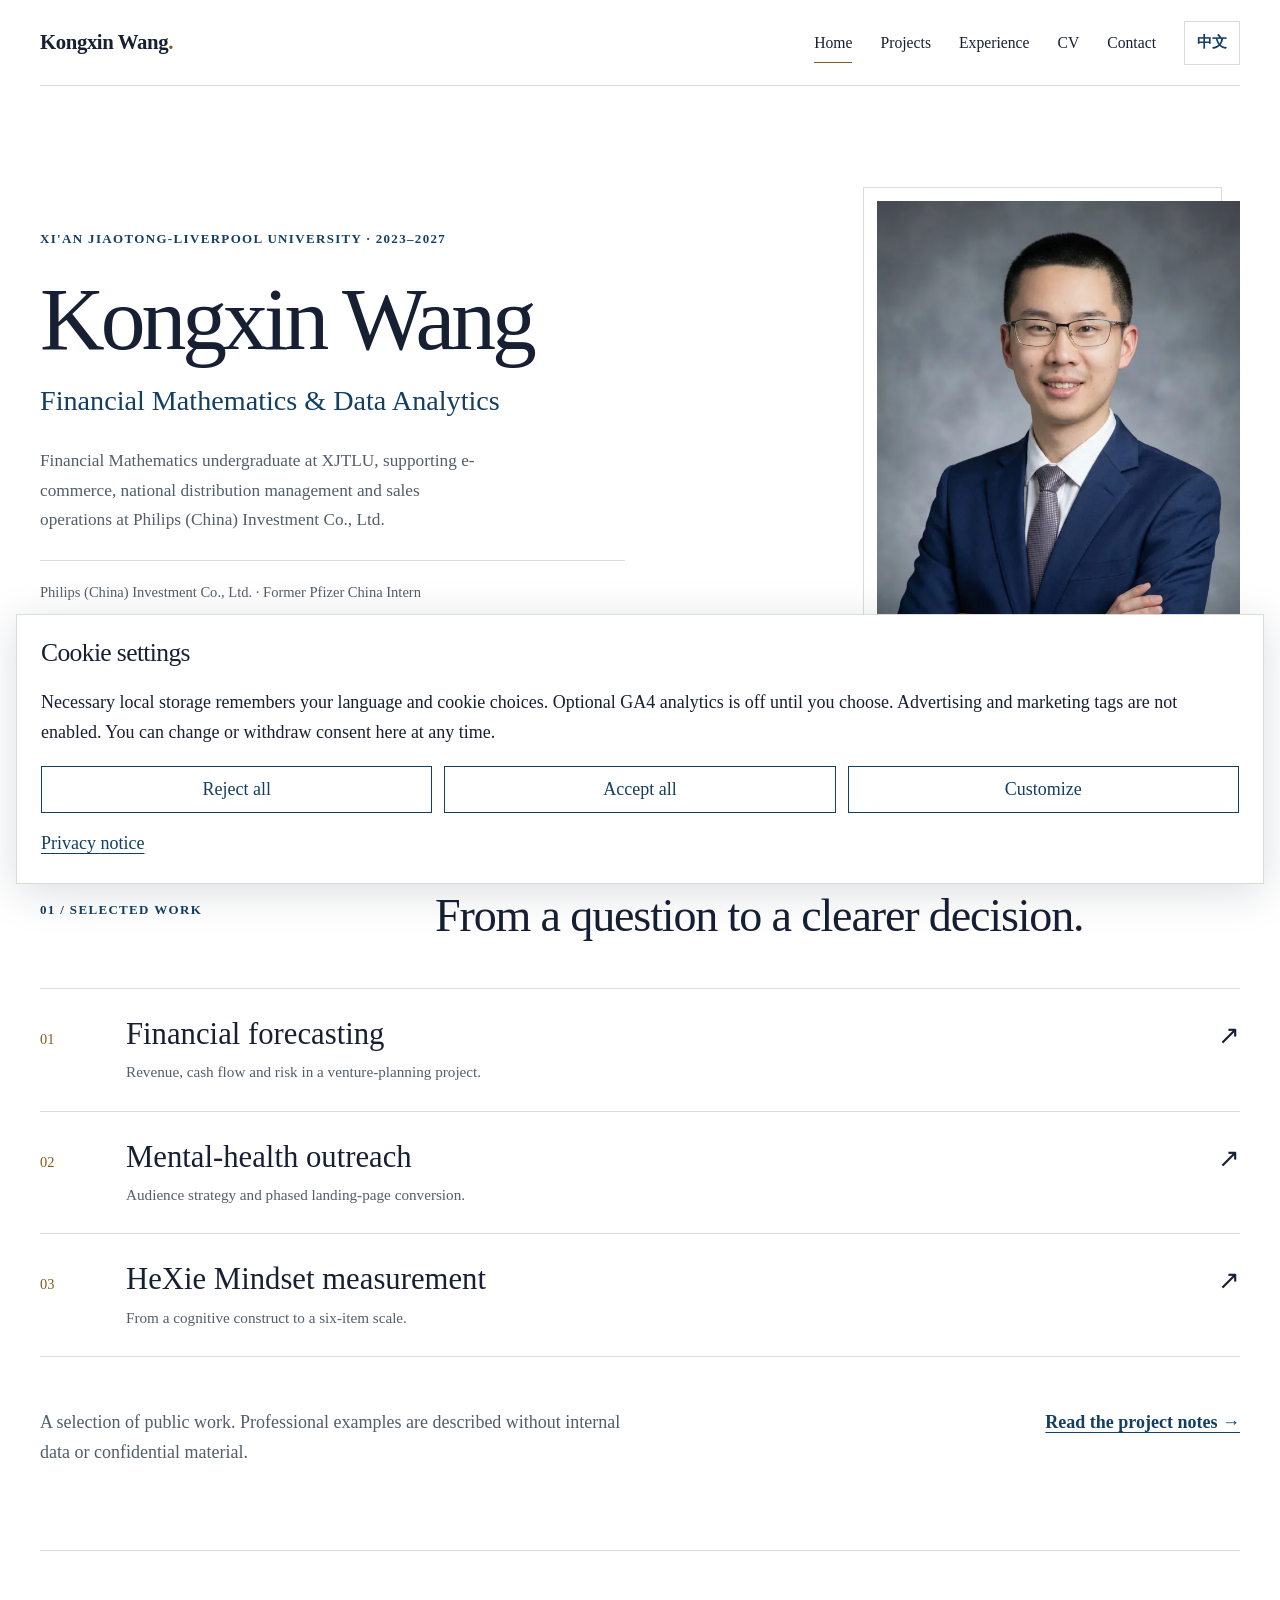
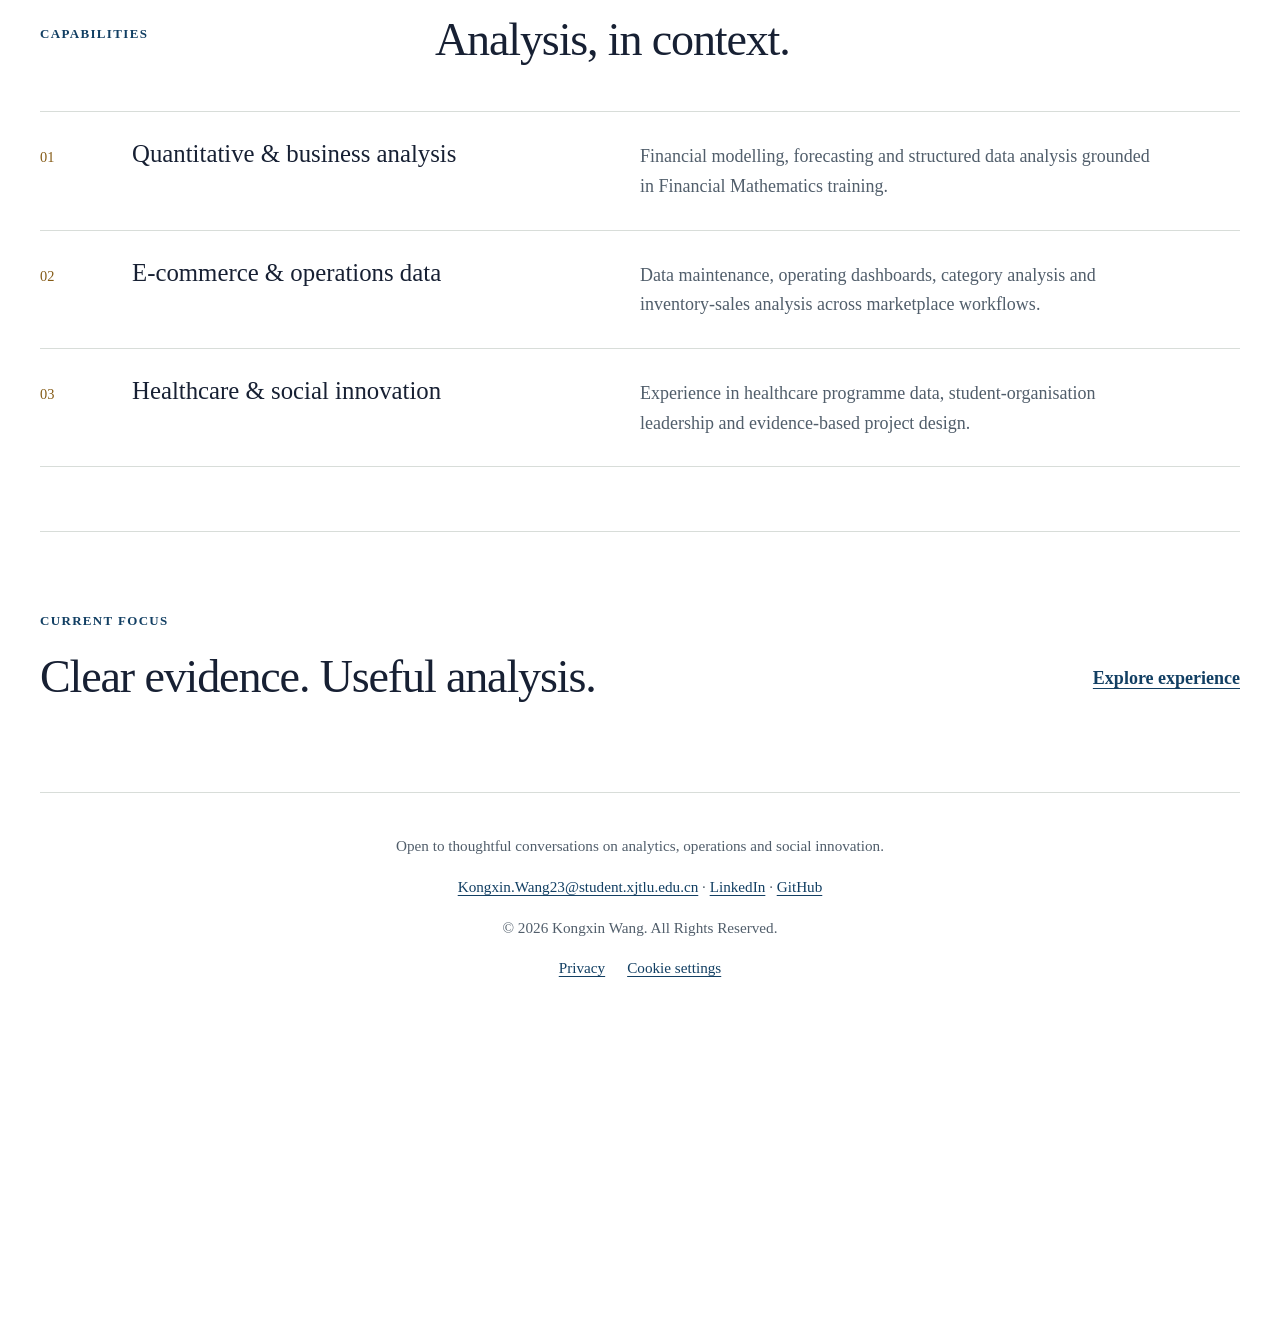
==== commit bc116f24: "feat: enable audited analytics-only GA4 with real receipt verification" ====
--- a/index.html
+++ b/index.html
@@ -21,7 +21,7 @@
   <meta name="twitter:image" content="https://kongxinwang.com/assets/og-kongxin-wang.jpg">
   <meta name="twitter:image:alt" content="Kongxin Wang — Financial Mathematics and Data Analytics">
   <meta name="theme-color" content="#123f63">
-  <link rel="stylesheet" href="style.css">
+  <link rel="stylesheet" href="style.css?v=5e14bac7de09">
   <link rel="icon" href="assets/favicon.svg" type="image/svg+xml">
   <script>document.documentElement.classList.add('js');(()=>{let l='en';try{l=localStorage.getItem('kw_lang')==='zh'?'zh':'en'}catch{}const r=document.documentElement;r.classList.toggle('lang-en',l==='en');r.classList.toggle('lang-zh',l==='zh');r.lang=l==='zh'?'zh-CN':'en'})();</script>
   <script type="application/ld+json">
@@ -130,8 +130,8 @@
     <p><a href="mailto:Kongxin.Wang23@student.xjtlu.edu.cn">Kongxin.Wang23@student.xjtlu.edu.cn</a><span aria-hidden="true"> · </span><a href="https://www.linkedin.com/in/wangkongxin/" target="_blank" rel="noopener noreferrer">LinkedIn</a><span aria-hidden="true"> · </span><a href="https://github.com/SindeyWang" target="_blank" rel="noopener noreferrer">GitHub</a></p>
     <p>© 2026 Kongxin Wang. All Rights Reserved.</p>
   <p class="footer-settings"><a href="privacy.html"><span class="lang-en" lang="en">Privacy</span><span class="lang-zh" lang="zh-CN">隐私说明</span></a><button type="button" data-cookie-settings><span class="lang-en" lang="en">Cookie settings</span><span class="lang-zh" lang="zh-CN">Cookie 设置</span></button></p></footer>
-  <script src="script.js"></script>
-  <script src="analytics-config.js"></script>
-  <script src="consent.js"></script>
+  <script src="script.js?v=cb835e9f683e"></script>
+  <script src="analytics-config.js?v=f0a68967a64f"></script>
+  <script src="consent.js?v=5bb0e6454ca9"></script>
 </body>
 </html>
--- a/style.css
+++ b/style.css
@@ -1,8 +1,33 @@
+/* Use installed fonts only. Unicode-scoped aliases prevent Chinese font
+   selection from changing English letters and ASCII numerals in mixed copy.
+   Windows: SimSun + Times New Roman. Other systems: local Songti/serif fallback.
+   No proprietary font files or external font services are distributed. */
+@font-face {
+  font-family: "KW Latin";
+  src: local("Times New Roman");
+  font-style: normal;
+  font-weight: 400;
+  unicode-range: U+0000-024F, U+1E00-1EFF, U+2000-206F, U+20A0-20CF, U+2100-214F, U+2190-21FF, U+2212;
+}
+@font-face {
+  font-family: "KW Latin";
+  src: local("Times New Roman Bold");
+  font-style: normal;
+  font-weight: 700;
+  unicode-range: U+0000-024F, U+1E00-1EFF, U+2000-206F, U+20A0-20CF, U+2100-214F, U+2190-21FF, U+2212;
+}
+@font-face {
+  font-family: "KW Chinese";
+  src: local("SimSun"), local("宋体"), local("Songti SC"), local("STSong"), local("Noto Serif CJK SC");
+  font-style: normal;
+  font-weight: 400;
+  unicode-range: U+2E80-9FFF, U+F900-FAFF, U+FE30-FE4F, U+FF01-FF0F, U+FF1A-FF20, U+FF3B-FF40, U+FF5B-FFEF, U+20000-3134F;
+}
 :root {
   --ink: #172033; --muted: #515e6b; --navy: #123f63; --navy-deep: #102d43;
   --gold: #855b16; --line: #d8ddd9; --surface: #fff; --surface-soft: #f4f6f5;
   --shadow: 0 16px 48px rgba(17,40,53,.07);
-  --serif-mixed: "Times New Roman", Times, "Songti SC", STSong, SimSun, "Noto Serif CJK SC", serif;
+  --serif-mixed: "KW Latin", "KW Chinese", "Times New Roman", Times, SimSun, "Songti SC", STSong, "Noto Serif CJK SC", serif;
   --measure: 65ch; --ease: cubic-bezier(.22,.68,0,1);
 }
 * { box-sizing: border-box; }
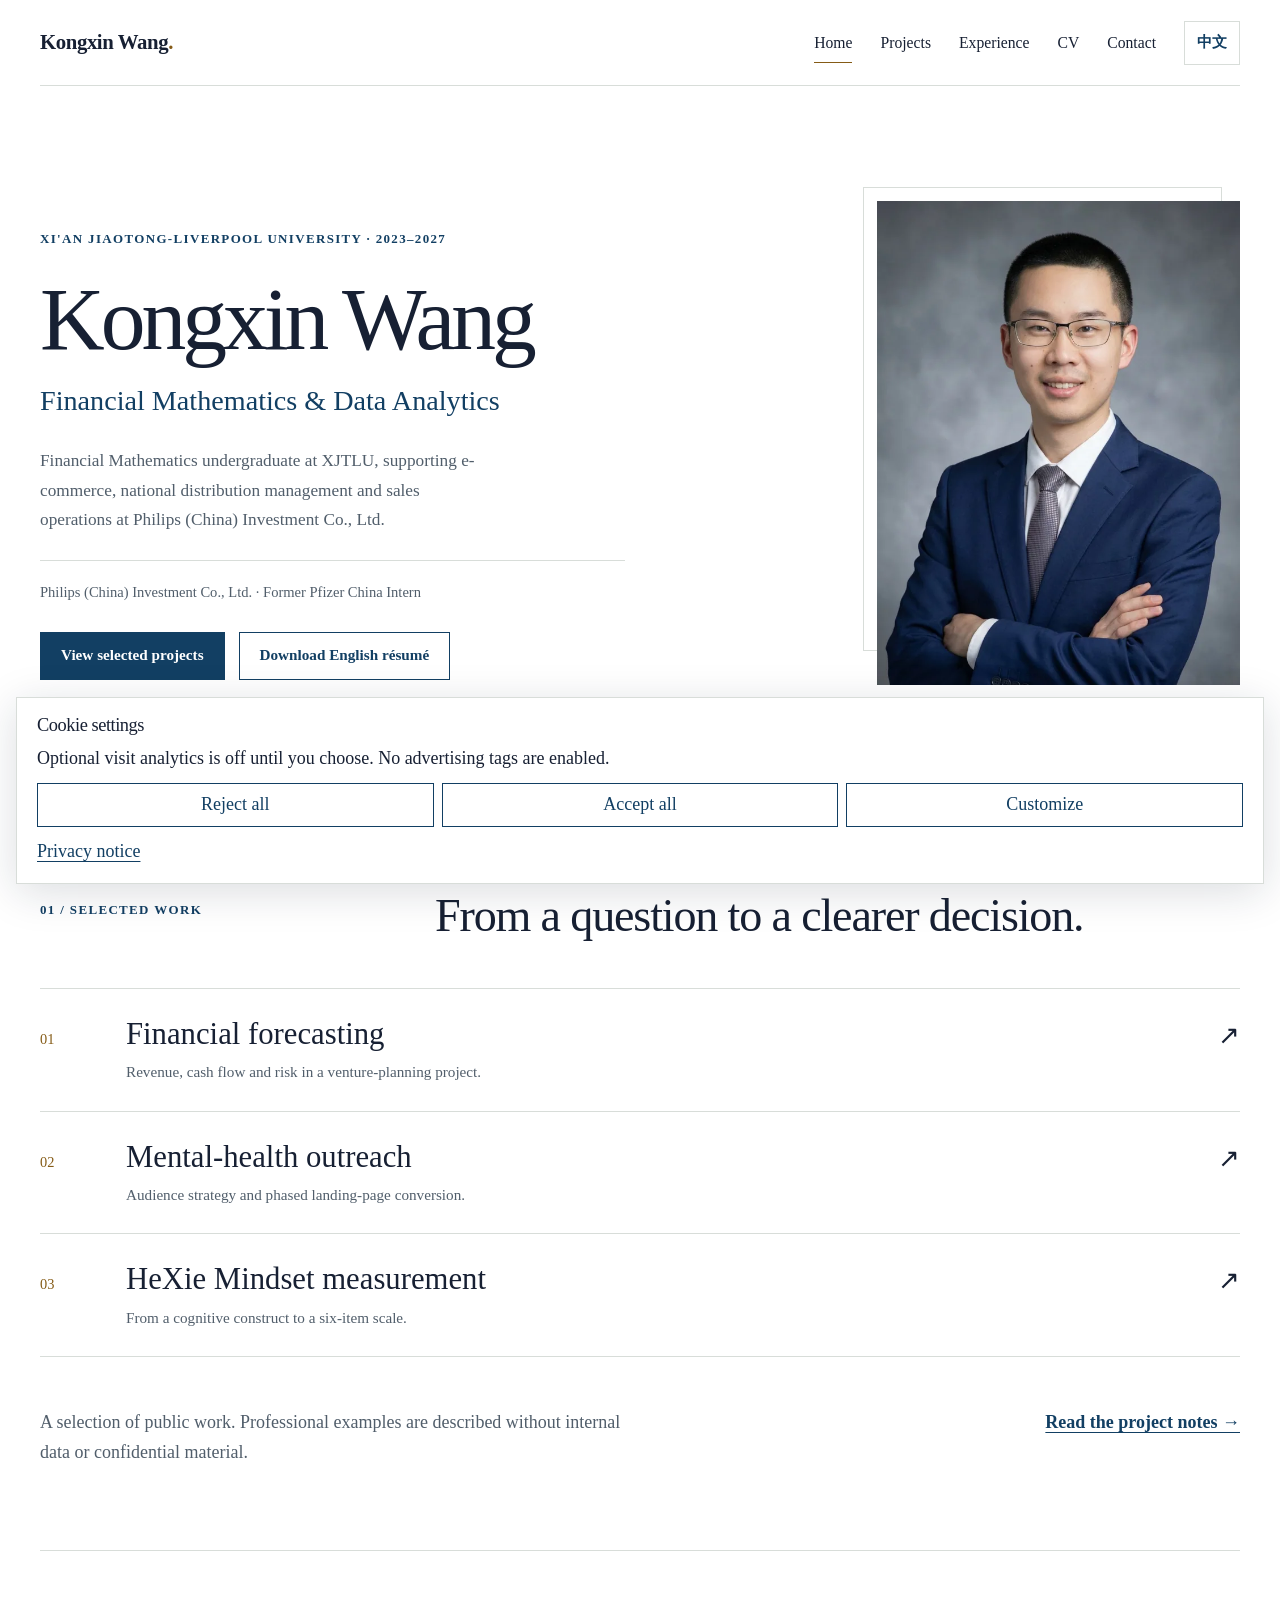
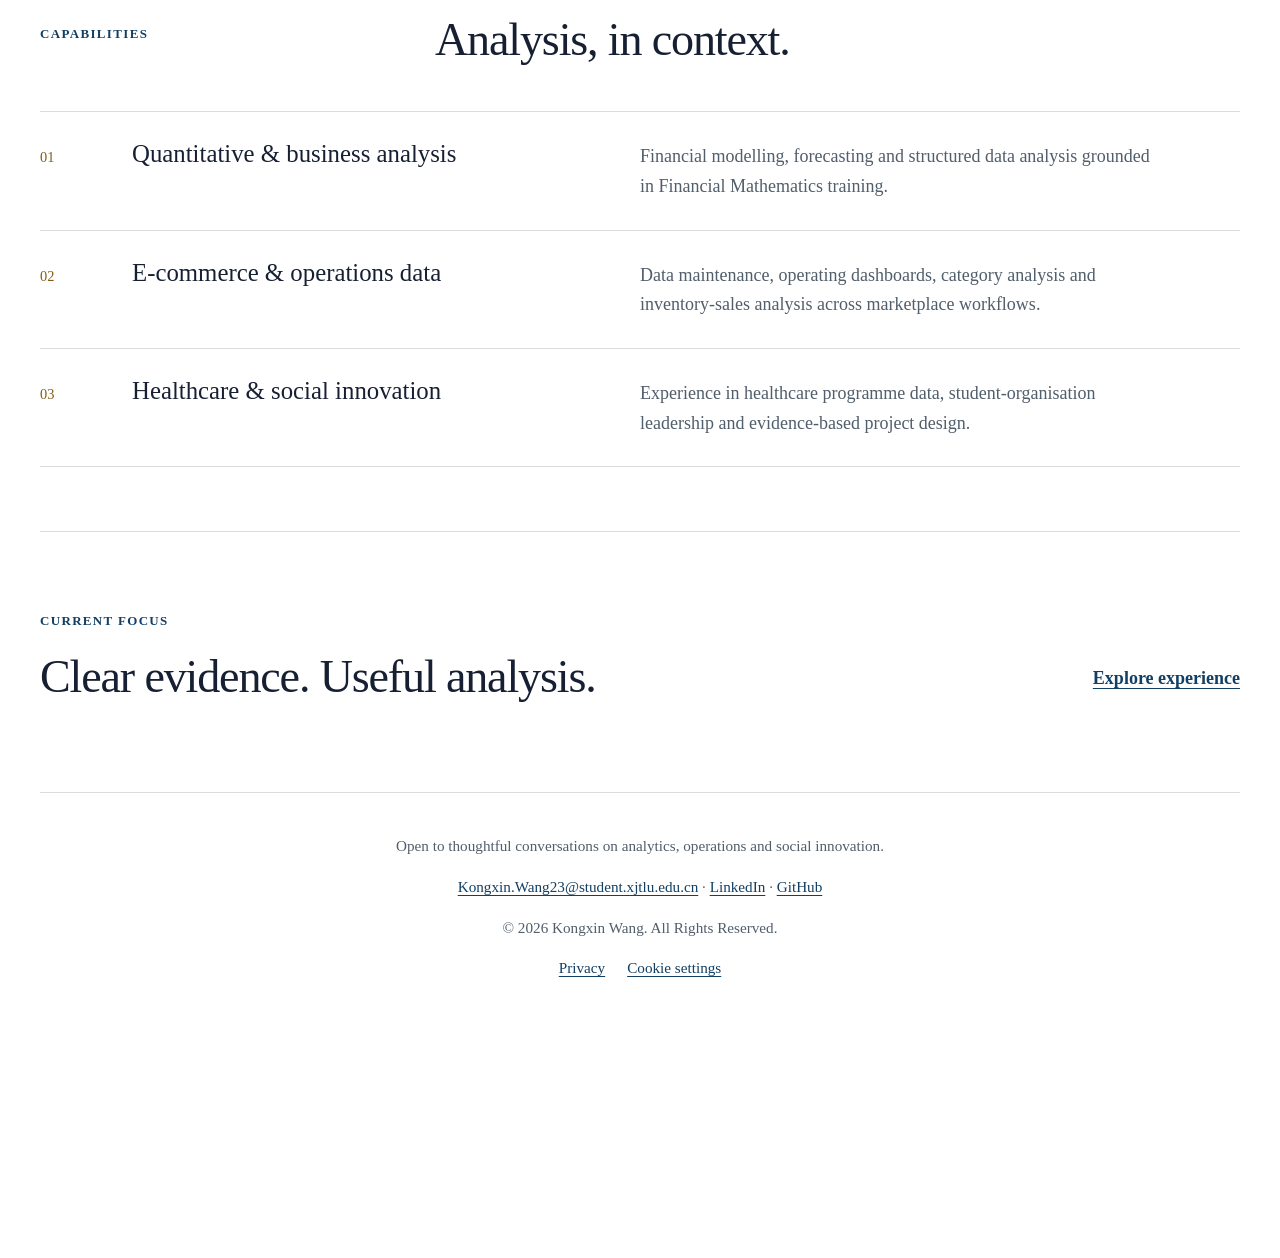
==== commit edeb82e9: "fix: keep first-visit cookie notice compact on mobile" ====
--- a/index.html
+++ b/index.html
@@ -132,6 +132,6 @@
   <p class="footer-settings"><a href="privacy.html"><span class="lang-en" lang="en">Privacy</span><span class="lang-zh" lang="zh-CN">隐私说明</span></a><button type="button" data-cookie-settings><span class="lang-en" lang="en">Cookie settings</span><span class="lang-zh" lang="zh-CN">Cookie 设置</span></button></p></footer>
   <script src="script.js?v=cb835e9f683e"></script>
   <script src="analytics-config.js?v=f0a68967a64f"></script>
-  <script src="consent.js?v=5bb0e6454ca9"></script>
+  <script src="consent.js?v=d5cfd4b4f303"></script>
 </body>
 </html>
